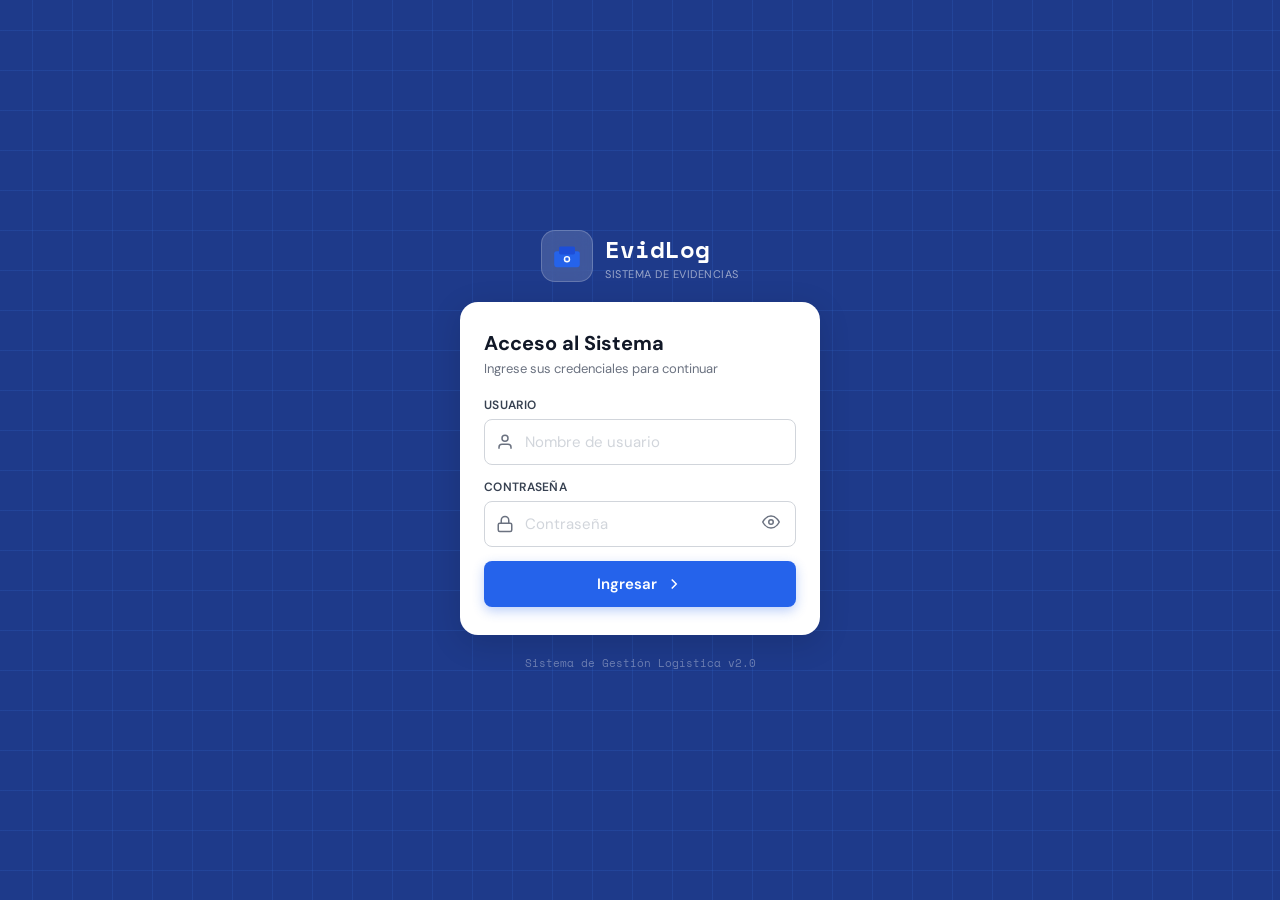
==== index.html @ 330cb332 "Add files via upload" ====
<!DOCTYPE html>
<html lang="es">
<head>
  <meta charset="UTF-8">
  <title>EvidLog – Gestión de Cargue</title>
  <meta name="viewport" content="width=device-width, initial-scale=1.0, maximum-scale=1.0, user-scalable=no">
  <link rel="preconnect" href="https://fonts.googleapis.com">
  <link href="https://fonts.googleapis.com/css2?family=Space+Mono:wght@400;700&family=DM+Sans:wght@300;400;500;600;700&display=swap" rel="stylesheet">
  <link rel="stylesheet" href="styles.css">
</head>
<body>

<!-- ====== PANTALLA LOGIN ====== -->
<div id="screen-login" class="screen active">
  <div class="login-bg"><div class="login-grid"></div></div>
  <div class="login-container">
    <div class="login-logo">
      <div class="logo-icon">
        <svg viewBox="0 0 40 40" fill="none">
          <rect x="4" y="14" width="32" height="20" rx="3" fill="#2563eb"/>
          <rect x="10" y="8" width="20" height="10" rx="2" fill="#1d4ed8"/>
          <circle cx="20" cy="24" r="4" fill="white"/>
          <rect x="18" y="22" width="4" height="4" rx="1" fill="#2563eb"/>
        </svg>
      </div>
      <div class="logo-text">
        <span class="logo-main">EvidLog</span>
        <span class="logo-sub">Sistema de Evidencias</span>
      </div>
    </div>

    <div class="login-card">
      <h2>Acceso al Sistema</h2>
      <p class="login-subtitle">Ingrese sus credenciales para continuar</p>

      <div class="field-group">
        <label>Usuario</label>
        <div class="input-wrapper">
          <svg class="input-icon" viewBox="0 0 24 24" fill="none" stroke="currentColor" stroke-width="2"><path d="M20 21v-2a4 4 0 0 0-4-4H8a4 4 0 0 0-4 4v2"/><circle cx="12" cy="7" r="4"/></svg>
          <input type="text" id="inp-usuario" placeholder="Nombre de usuario" autocomplete="off">
        </div>
      </div>

      <div class="field-group">
        <label>Contraseña</label>
        <div class="input-wrapper">
          <svg class="input-icon" viewBox="0 0 24 24" fill="none" stroke="currentColor" stroke-width="2"><rect x="3" y="11" width="18" height="11" rx="2"/><path d="M7 11V7a5 5 0 0 1 10 0v4"/></svg>
          <input type="password" id="inp-clave" placeholder="Contraseña" onkeydown="if(event.key==='Enter')login()">
          <button class="toggle-pass" onclick="togglePass()" type="button">
            <svg viewBox="0 0 24 24" fill="none" stroke="currentColor" stroke-width="2"><path d="M1 12s4-8 11-8 11 8 11 8-4 8-11 8-11-8-11-8z"/><circle cx="12" cy="12" r="3"/></svg>
          </button>
        </div>
      </div>

      <div id="login-error" class="alert-error hidden">
        <svg viewBox="0 0 24 24" fill="none" stroke="currentColor" stroke-width="2"><circle cx="12" cy="12" r="10"/><line x1="12" y1="8" x2="12" y2="12"/><line x1="12" y1="16" x2="12.01" y2="16"/></svg>
        Usuario o contraseña incorrectos
      </div>

      <button class="btn-primary btn-full" id="btn-login" onclick="login()">
        <span>Ingresar</span>
        <svg viewBox="0 0 24 24" fill="none" stroke="currentColor" stroke-width="2"><polyline points="9 18 15 12 9 6"/></svg>
      </button>
    </div>
    <p class="login-footer">Sistema de Gestión Logística v2.0</p>
  </div>
</div>

<!-- ====== PANTALLA PRINCIPAL ====== -->
<div id="screen-main" class="screen hidden">
  <header class="app-header">
    <div class="header-logo">
      <svg viewBox="0 0 28 28" fill="none">
        <rect x="2" y="10" width="24" height="14" rx="2" fill="white" fill-opacity="0.9"/>
        <rect x="6" y="5" width="14" height="8" rx="1.5" fill="white" fill-opacity="0.6"/>
        <circle cx="14" cy="17" r="2.5" fill="#2563eb"/>
      </svg>
      EvidLog
    </div>
    <div class="header-right">
      <div class="user-badge">
        <svg viewBox="0 0 24 24" fill="none" stroke="currentColor" stroke-width="2"><path d="M20 21v-2a4 4 0 0 0-4-4H8a4 4 0 0 0-4 4v2"/><circle cx="12" cy="7" r="4"/></svg>
        <span id="header-user">—</span>
      </div>
      <button class="btn-icon" onclick="logout()">
        <svg viewBox="0 0 24 24" fill="none" stroke="currentColor" stroke-width="2"><path d="M9 21H5a2 2 0 0 1-2-2V5a2 2 0 0 1 2-2h4"/><polyline points="16 17 21 12 16 7"/><line x1="21" y1="12" x2="9" y2="12"/></svg>
      </button>
    </div>
  </header>

  <div class="main-content">
    <div class="section-header">
      <h3>Vehículos en Proceso</h3>
      <div class="vehicle-count" id="vehicle-count">0 vehículos</div>
    </div>
    <div id="lista-vehiculos" class="vehicle-grid">
      <div class="empty-state" id="empty-state">
        <svg viewBox="0 0 80 60" fill="none">
          <rect x="5" y="20" width="70" height="35" rx="4" fill="#dbeafe"/>
          <rect x="15" y="10" width="40" height="22" rx="3" fill="#93c5fd"/>
          <circle cx="20" cy="55" r="7" fill="#3b82f6"/>
          <circle cx="60" cy="55" r="7" fill="#3b82f6"/>
        </svg>
        <p>No hay vehículos registrados</p>
        <span>Toca <strong>+</strong> para agregar uno</span>
      </div>
    </div>
  </div>

  <button class="fab-btn" onclick="showModalPlaca()">
    <svg viewBox="0 0 24 24" fill="none" stroke="currentColor" stroke-width="2.5"><line x1="12" y1="5" x2="12" y2="19"/><line x1="5" y1="12" x2="19" y2="12"/></svg>
  </button>
</div>

<!-- ====== PANTALLA DETALLE ====== -->
<div id="screen-detalle" class="screen hidden">
  <div class="detalle-header">
    <button class="btn-back" onclick="volver()">
      <svg viewBox="0 0 24 24" fill="none" stroke="currentColor" stroke-width="2.5"><polyline points="15 18 9 12 15 6"/></svg>
      Volver
    </button>
    <div class="placa-badge" id="placa-badge">—</div>
    <div style="width:80px"></div>
  </div>

  <div class="detalle-content">

    <div class="section-card">
      <div class="section-card-title">
        <svg viewBox="0 0 24 24" fill="none" stroke="currentColor" stroke-width="2"><path d="M9 5H7a2 2 0 0 0-2 2v12a2 2 0 0 0 2 2h10a2 2 0 0 0 2-2V7a2 2 0 0 0-2-2h-2"/><rect x="9" y="3" width="6" height="4" rx="1"/></svg>
        Información del Proceso
      </div>
      <div class="field-group">
        <label>Categoría</label>
        <div class="select-wrapper">
          <select id="categoria">
            <option value="">Seleccione categoría</option>
            <option value="CARGUE">🚛 Cargue</option>
            <option value="DESCARGUE">📦 Descargue</option>
          </select>
          <svg viewBox="0 0 24 24" fill="none" stroke="currentColor" stroke-width="2"><polyline points="6 9 12 15 18 9"/></svg>
        </div>
      </div>
      <div class="field-group">
        <label>Nombre del Responsable</label>
        <div class="input-wrapper">
          <svg class="input-icon" viewBox="0 0 24 24" fill="none" stroke="currentColor" stroke-width="2"><path d="M17 21v-2a4 4 0 0 0-4-4H5a4 4 0 0 0-4 4v2"/><circle cx="9" cy="7" r="4"/></svg>
          <input type="text" id="responsable" placeholder="Nombre completo del responsable">
        </div>
      </div>
    </div>

    <div class="section-card">
      <div class="section-card-title">
        <svg viewBox="0 0 24 24" fill="none" stroke="currentColor" stroke-width="2"><path d="M23 19a2 2 0 0 1-2 2H3a2 2 0 0 1-2-2V8a2 2 0 0 1 2-2h4l2-3h6l2 3h4a2 2 0 0 1 2 2z"/><circle cx="12" cy="13" r="4"/></svg>
        Cámara
        <button class="btn-toggle-cam" onclick="toggleCamera()">
          <span id="cam-status-text">Activar</span>
        </button>
      </div>
      <div id="cam-container" class="cam-container hidden">
        <video id="video" autoplay playsinline muted></video>
        <div class="cam-overlay">
          <div class="cam-corner tl"></div><div class="cam-corner tr"></div>
          <div class="cam-corner bl"></div><div class="cam-corner br"></div>
        </div>
      </div>
    </div>

    <div class="section-card">
      <div class="section-card-title">
        <svg viewBox="0 0 24 24" fill="none" stroke="currentColor" stroke-width="2"><rect x="3" y="3" width="18" height="18" rx="2"/><circle cx="8.5" cy="8.5" r="1.5"/><polyline points="21 15 16 10 5 21"/></svg>
        Evidencias del Vehículo
        <span class="count-badge" id="count-fotos">0</span>
      </div>
      <div class="capture-actions">
        <button class="btn-capture" onclick="capturar('fotos')">
          <svg viewBox="0 0 24 24" fill="none" stroke="currentColor" stroke-width="2"><path d="M23 19a2 2 0 0 1-2 2H3a2 2 0 0 1-2-2V8a2 2 0 0 1 2-2h4l2-3h6l2 3h4a2 2 0 0 1 2 2z"/><circle cx="12" cy="13" r="4"/></svg>
          Tomar Foto
        </button>
        <button class="btn-capture btn-upload" onclick="subirArchivo('fotos')">
          <svg viewBox="0 0 24 24" fill="none" stroke="currentColor" stroke-width="2"><polyline points="16 16 12 12 8 16"/><line x1="12" y1="12" x2="12" y2="21"/><path d="M20.39 18.39A5 5 0 0 0 18 9h-1.26A8 8 0 1 0 3 16.3"/></svg>
          Subir Archivo
        </button>
      </div>
      <div id="preview-fotos" class="preview-grid"></div>
    </div>

    <div class="section-card">
      <div class="section-card-title">
        <svg viewBox="0 0 24 24" fill="none" stroke="currentColor" stroke-width="2"><path d="M14 2H6a2 2 0 0 0-2 2v16a2 2 0 0 0 2 2h12a2 2 0 0 0 2-2V8z"/><polyline points="14 2 14 8 20 8"/><line x1="16" y1="13" x2="8" y2="13"/><line x1="16" y1="17" x2="8" y2="17"/></svg>
        Documentos
        <span class="count-badge" id="count-docs">0</span>
      </div>
      <p class="section-note">📄 Cada documento ocupará una hoja completa en el PDF (escala de grises)</p>
      <div class="capture-actions">
        <button class="btn-capture" onclick="capturar('documentos')">
          <svg viewBox="0 0 24 24" fill="none" stroke="currentColor" stroke-width="2"><path d="M23 19a2 2 0 0 1-2 2H3a2 2 0 0 1-2-2V8a2 2 0 0 1 2-2h4l2-3h6l2 3h4a2 2 0 0 1 2 2z"/><circle cx="12" cy="13" r="4"/></svg>
          Foto de Documento
        </button>
        <button class="btn-capture btn-upload" onclick="subirArchivo('documentos')">
          <svg viewBox="0 0 24 24" fill="none" stroke="currentColor" stroke-width="2"><polyline points="16 16 12 12 8 16"/><line x1="12" y1="12" x2="12" y2="21"/><path d="M20.39 18.39A5 5 0 0 0 18 9h-1.26A8 8 0 1 0 3 16.3"/></svg>
          Subir Archivo
        </button>
      </div>
      <div id="preview-docs" class="preview-grid"></div>
    </div>

    <div class="send-section">
      <button class="btn-send" id="btn-enviar" onclick="generarTodo()">
        <svg viewBox="0 0 24 24" fill="none" stroke="currentColor" stroke-width="2"><line x1="22" y1="2" x2="11" y2="13"/><polygon points="22 2 15 22 11 13 2 9 22 2"/></svg>
        Enviar Evidencias
      </button>
      <p class="send-note">Las evidencias serán enviadas al correo asociado a tu cuenta</p>
    </div>

  </div>
</div>

<!-- ====== MODAL NUEVA PLACA ====== -->
<div id="modal-placa" class="modal-overlay hidden">
  <div class="modal-box">
    <div class="modal-header">
      <h3>Nuevo Vehículo</h3>
      <button class="btn-icon" onclick="hideModalPlaca()">
        <svg viewBox="0 0 24 24" fill="none" stroke="currentColor" stroke-width="2"><line x1="18" y1="6" x2="6" y2="18"/><line x1="6" y1="6" x2="18" y2="18"/></svg>
      </button>
    </div>
    <p>Ingrese la placa o identificador del vehículo</p>
    <div class="input-wrapper">
      <svg class="input-icon" viewBox="0 0 24 24" fill="none" stroke="currentColor" stroke-width="2"><rect x="1" y="3" width="22" height="18" rx="2"/><path d="M1 9h22"/></svg>
      <!-- ✅ maxlength=32 -->
      <input type="text" id="inp-placa" placeholder="Ej: 5CLIENTES CARGUE" style="text-transform:uppercase" maxlength="32" onkeydown="if(event.key==='Enter')crearVehiculo()">
    </div>
    <div class="modal-actions">
      <button class="btn-secondary" onclick="hideModalPlaca()">Cancelar</button>
      <button class="btn-primary" onclick="crearVehiculo()">Registrar</button>
    </div>
  </div>
</div>

<!-- ====== LOADER ====== -->
<div id="loader-overlay" class="loader-overlay hidden">
  <div class="loader-box">
    <div class="loader-spinner"></div>
    <p id="loader-msg">Procesando...</p>
    <span id="loader-sub">Por favor espere</span>
  </div>
</div>

<!-- ====== TOAST ====== -->
<div id="toast" class="toast hidden">
  <div class="toast-inner">
    <svg id="toast-icon" viewBox="0 0 24 24" fill="none" stroke="currentColor" stroke-width="2"><polyline points="20 6 9 17 4 12"/></svg>
    <span id="toast-msg">Mensaje</span>
  </div>
</div>

<input type="file" id="file-input" accept="image/*" multiple style="display:none" onchange="handleFileUpload(event)">
<canvas id="canvas" style="display:none"></canvas>
<script src="app.js"></script>
</body>
</html>
---- styles.css ----
:root {
  --blue-900: #1e3a8a; --blue-800: #1d4ed8; --blue-600: #2563eb;
  --blue-500: #3b82f6; --blue-100: #dbeafe; --blue-50: #eff6ff;
  --green-600: #16a34a; --green-500: #22c55e;
  --red-500: #ef4444; --red-100: #fee2e2;
  --gray-900: #111827; --gray-700: #374151; --gray-500: #6b7280;
  --gray-300: #d1d5db; --gray-100: #f3f4f6; --gray-50: #f9fafb;
  --white: #ffffff;
  --shadow-sm: 0 1px 3px rgba(0,0,0,0.08);
  --shadow-md: 0 4px 16px rgba(0,0,0,0.10);
  --shadow-lg: 0 8px 32px rgba(0,0,0,0.14);
  --radius: 12px; --radius-sm: 8px; --radius-lg: 18px;
}

*, *::before, *::after { box-sizing: border-box; margin: 0; padding: 0; }
html, body { height: 100%; overflow: hidden; }
body { font-family: 'DM Sans', sans-serif; background: var(--gray-50); color: var(--gray-900); -webkit-font-smoothing: antialiased; }

.screen { position: fixed; inset: 0; display: flex; flex-direction: column; overflow: hidden; }
.screen.hidden { display: none; }
.screen.active { display: flex; }
.hidden { display: none !important; }

/* LOGIN */
#screen-login { background: var(--blue-900); align-items: center; justify-content: center; overflow-y: auto; }
.login-bg { position: fixed; inset: 0; overflow: hidden; pointer-events: none; }
.login-grid { position: absolute; inset: -10%; background-image: linear-gradient(rgba(59,130,246,0.15) 1px, transparent 1px), linear-gradient(90deg, rgba(59,130,246,0.15) 1px, transparent 1px); background-size: 40px 40px; animation: gridMove 20s linear infinite; }
@keyframes gridMove { 0%{transform:translate(0,0)} 100%{transform:translate(40px,40px)} }
.login-container { position: relative; z-index: 1; width: 100%; max-width: 400px; padding: 20px; display: flex; flex-direction: column; align-items: center; gap: 20px; }
.login-logo { display: flex; align-items: center; gap: 12px; animation: fadeDown 0.6s ease; }
@keyframes fadeDown { from{opacity:0;transform:translateY(-20px)} to{opacity:1;transform:translateY(0)} }
.logo-icon { width: 52px; height: 52px; background: rgba(255,255,255,0.15); border-radius: 14px; display: flex; align-items: center; justify-content: center; backdrop-filter: blur(8px); border: 1px solid rgba(255,255,255,0.2); }
.logo-icon svg { width: 32px; height: 32px; }
.logo-text { display: flex; flex-direction: column; }
.logo-main { font-family: 'Space Mono', monospace; font-size: 24px; font-weight: 700; color: white; }
.logo-sub { font-size: 11px; color: rgba(255,255,255,0.55); letter-spacing: 0.5px; text-transform: uppercase; }
.login-card { width: 100%; background: var(--white); border-radius: var(--radius-lg); padding: 28px 24px; box-shadow: var(--shadow-lg); animation: fadeUp 0.6s ease 0.1s both; }
@keyframes fadeUp { from{opacity:0;transform:translateY(20px)} to{opacity:1;transform:translateY(0)} }
.login-card h2 { font-size: 20px; font-weight: 700; margin-bottom: 4px; }
.login-subtitle { font-size: 13px; color: var(--gray-500); margin-bottom: 20px; }
.login-footer { font-size: 11px; color: rgba(255,255,255,0.35); font-family: 'Space Mono', monospace; }

/* FIELDS */
.field-group { margin-bottom: 14px; }
.field-group label { display: block; font-size: 12px; font-weight: 600; color: var(--gray-700); margin-bottom: 6px; letter-spacing: 0.3px; text-transform: uppercase; }
.input-wrapper { position: relative; display: flex; align-items: center; }
.input-icon { position: absolute; left: 12px; width: 18px; height: 18px; color: var(--gray-500); pointer-events: none; }
.input-wrapper input { width: 100%; padding: 12px 12px 12px 40px; border: 1.5px solid var(--gray-300); border-radius: var(--radius-sm); font-size: 15px; font-family: 'DM Sans', sans-serif; color: var(--gray-900); background: var(--white); outline: none; transition: border-color 0.2s, box-shadow 0.2s; }
.input-wrapper input:focus { border-color: var(--blue-500); box-shadow: 0 0 0 3px rgba(59,130,246,0.12); }
.input-wrapper input::placeholder { color: var(--gray-300); }
.toggle-pass { position: absolute; right: 12px; background: none; border: none; cursor: pointer; padding: 4px; color: var(--gray-500); }
.toggle-pass svg { width: 18px; height: 18px; }
.select-wrapper { position: relative; }
.select-wrapper select { width: 100%; padding: 12px 40px 12px 14px; border: 1.5px solid var(--gray-300); border-radius: var(--radius-sm); font-size: 15px; font-family: 'DM Sans', sans-serif; color: var(--gray-900); background: var(--white); outline: none; appearance: none; cursor: pointer; }
.select-wrapper select:focus { border-color: var(--blue-500); }
.select-wrapper > svg { position: absolute; right: 12px; top: 50%; transform: translateY(-50%); width: 18px; height: 18px; color: var(--gray-500); pointer-events: none; }

/* BUTTONS */
.btn-primary { display: flex; align-items: center; justify-content: center; gap: 8px; padding: 13px 20px; background: var(--blue-600); color: white; border: none; border-radius: var(--radius-sm); font-size: 15px; font-weight: 600; font-family: 'DM Sans', sans-serif; cursor: pointer; transition: background 0.2s, transform 0.1s; box-shadow: 0 4px 12px rgba(37,99,235,0.3); }
.btn-primary:hover { background: var(--blue-800); }
.btn-primary:active { transform: scale(0.98); }
.btn-primary svg { width: 18px; height: 18px; }
.btn-primary.btn-full { width: 100%; margin-top: 8px; }
.btn-secondary { padding: 11px 20px; background: var(--gray-100); color: var(--gray-700); border: 1.5px solid var(--gray-300); border-radius: var(--radius-sm); font-size: 14px; font-weight: 600; font-family: 'DM Sans', sans-serif; cursor: pointer; }
.btn-icon { display: flex; align-items: center; justify-content: center; width: 38px; height: 38px; border-radius: 10px; border: none; background: rgba(255,255,255,0.15); color: white; cursor: pointer; transition: background 0.2s; }
.btn-icon:hover { background: rgba(255,255,255,0.25); }
.btn-icon svg { width: 18px; height: 18px; }

/* ALERT */
.alert-error { display: flex; align-items: center; gap: 8px; padding: 10px 12px; background: var(--red-100); color: var(--red-500); border-radius: var(--radius-sm); font-size: 13px; font-weight: 500; margin-bottom: 12px; animation: shake 0.4s ease; }
@keyframes shake { 0%,100%{transform:translateX(0)} 25%{transform:translateX(-6px)} 75%{transform:translateX(6px)} }
.alert-error svg { width: 16px; height: 16px; flex-shrink: 0; }

/* HEADER */
.app-header { background: var(--blue-900); padding: 0 16px; height: 60px; display: flex; align-items: center; justify-content: space-between; flex-shrink: 0; box-shadow: 0 2px 8px rgba(0,0,0,0.2); }
.header-logo { display: flex; align-items: center; gap: 8px; font-family: 'Space Mono', monospace; font-size: 16px; font-weight: 700; color: white; }
.header-logo svg { width: 24px; height: 24px; }
.header-right { display: flex; align-items: center; gap: 8px; }
.user-badge { display: flex; align-items: center; gap: 6px; padding: 6px 12px; background: rgba(255,255,255,0.12); border-radius: 20px; color: rgba(255,255,255,0.9); font-size: 13px; font-weight: 500; }
.user-badge svg { width: 14px; height: 14px; }

/* MAIN */
.main-content { flex: 1; overflow-y: auto; padding: 16px; -webkit-overflow-scrolling: touch; }
.section-header { display: flex; align-items: center; justify-content: space-between; margin-bottom: 12px; }
.section-header h3 { font-size: 16px; font-weight: 700; color: var(--gray-700); }
.vehicle-count { font-size: 12px; font-weight: 600; color: var(--blue-600); background: var(--blue-50); padding: 4px 10px; border-radius: 20px; }

/* VEHICLE GRID */
.vehicle-grid { display: grid; grid-template-columns: repeat(auto-fill, minmax(150px,1fr)); gap: 12px; }
.vehicle-card { background: var(--white); border-radius: var(--radius); padding: 16px; text-align: center; cursor: pointer; box-shadow: var(--shadow-sm); border: 2px solid transparent; transition: all 0.2s; position: relative; animation: cardIn 0.3s ease; }
@keyframes cardIn { from{opacity:0;transform:scale(0.9)} to{opacity:1;transform:scale(1)} }
.vehicle-card:hover { border-color: var(--blue-500); box-shadow: var(--shadow-md); transform: translateY(-2px); }
.vehicle-icon { width: 52px; height: 52px; background: var(--blue-50); border-radius: 12px; margin: 0 auto 10px; display: flex; align-items: center; justify-content: center; }
.vehicle-icon svg { width: 28px; height: 28px; color: var(--blue-600); }
.vehicle-placa { font-family: 'Space Mono', monospace; font-size: 12px; font-weight: 700; color: var(--gray-900); word-break: break-all; line-height: 1.4; }
.vehicle-meta { font-size: 11px; color: var(--gray-500); margin-top: 4px; }
.vehicle-photos-badge { position: absolute; top: -6px; right: -6px; background: var(--blue-600); color: white; font-size: 10px; font-weight: 700; width: 20px; height: 20px; border-radius: 50%; display: flex; align-items: center; justify-content: center; }
.empty-state { grid-column: 1/-1; text-align: center; padding: 48px 24px; color: var(--gray-500); }
.empty-state svg { width: 80px; height: 60px; margin-bottom: 16px; opacity: 0.5; }
.empty-state p { font-size: 15px; font-weight: 600; margin-bottom: 6px; }

/* FAB */
.fab-btn { position: fixed; bottom: 24px; right: 24px; width: 58px; height: 58px; border-radius: 50%; background: var(--green-600); color: white; border: none; cursor: pointer; box-shadow: 0 6px 20px rgba(22,163,74,0.4); display: flex; align-items: center; justify-content: center; transition: transform 0.2s; z-index: 50; }
.fab-btn:hover { transform: scale(1.08); }
.fab-btn svg { width: 26px; height: 26px; }

/* DETALLE */
#screen-detalle { background: var(--gray-50); }
.detalle-header { background: var(--blue-900); padding: 12px 16px; display: flex; align-items: center; justify-content: space-between; flex-shrink: 0; box-shadow: 0 2px 8px rgba(0,0,0,0.2); }
.btn-back { display: flex; align-items: center; gap: 4px; background: rgba(255,255,255,0.12); color: white; border: none; padding: 8px 14px; border-radius: 8px; font-size: 14px; font-weight: 500; cursor: pointer; font-family: 'DM Sans', sans-serif; }
.btn-back svg { width: 18px; height: 18px; }
.placa-badge { font-family: 'Space Mono', monospace; font-size: 13px; font-weight: 700; color: white; background: rgba(255,255,255,0.15); padding: 6px 14px; border-radius: 8px; max-width: 200px; text-align: center; word-break: break-all; line-height: 1.4; }
.detalle-content { flex: 1; overflow-y: auto; padding: 16px; display: flex; flex-direction: column; gap: 14px; padding-bottom: 32px; }

/* SECTION CARDS */
.section-card { background: var(--white); border-radius: var(--radius); padding: 16px; box-shadow: var(--shadow-sm); }
.section-card-title { display: flex; align-items: center; gap: 8px; font-size: 14px; font-weight: 700; color: var(--gray-700); margin-bottom: 14px; text-transform: uppercase; letter-spacing: 0.3px; }
.section-card-title svg { width: 16px; height: 16px; color: var(--blue-600); flex-shrink: 0; }
.count-badge { margin-left: auto; background: var(--blue-100); color: var(--blue-600); font-size: 11px; font-weight: 700; padding: 2px 8px; border-radius: 20px; }

/* ✅ NOTA DE SECCIÓN */
.section-note { font-size: 11px; color: var(--gray-500); background: var(--gray-100); padding: 8px 10px; border-radius: 6px; margin-bottom: 12px; border-left: 3px solid var(--blue-400, #60a5fa); }

/* CAMERA */
.btn-toggle-cam { margin-left: auto; padding: 5px 12px; background: var(--blue-50); color: var(--blue-600); border: 1.5px solid var(--blue-100); border-radius: 6px; font-size: 12px; font-weight: 600; cursor: pointer; font-family: 'DM Sans', sans-serif; }
.cam-container { position: relative; border-radius: var(--radius-sm); overflow: hidden; background: #000; margin-bottom: 4px; }
.cam-container video { width: 100%; max-height: 260px; object-fit: cover; display: block; }
.cam-overlay { position: absolute; inset: 0; pointer-events: none; }
.cam-corner { position: absolute; width: 20px; height: 20px; border-color: rgba(255,255,255,0.6); border-style: solid; }
.cam-corner.tl{top:10px;left:10px;border-width:2px 0 0 2px}
.cam-corner.tr{top:10px;right:10px;border-width:2px 2px 0 0}
.cam-corner.bl{bottom:10px;left:10px;border-width:0 0 2px 2px}
.cam-corner.br{bottom:10px;right:10px;border-width:0 2px 2px 0}

/* CAPTURE */
.capture-actions { display: flex; gap: 8px; margin-bottom: 12px; }
.btn-capture { flex: 1; display: flex; align-items: center; justify-content: center; gap: 6px; padding: 11px 10px; background: var(--blue-600); color: white; border: none; border-radius: var(--radius-sm); font-size: 13px; font-weight: 600; font-family: 'DM Sans', sans-serif; cursor: pointer; transition: background 0.2s; }
.btn-capture:hover { background: var(--blue-800); }
.btn-capture svg { width: 16px; height: 16px; }
.btn-capture.btn-upload { background: var(--gray-700); }
.btn-capture.btn-upload:hover { background: var(--gray-900); }

/* PREVIEW */
.preview-grid { display: flex; flex-wrap: wrap; gap: 8px; }
.preview-item { position: relative; width: 90px; height: 90px; animation: photoIn 0.3s ease; }
@keyframes photoIn { from{opacity:0;transform:scale(0.7) rotate(-3deg)} to{opacity:1;transform:scale(1) rotate(0)} }
.preview-item img { width: 90px; height: 90px; object-fit: cover; border-radius: 8px; border: 2px solid var(--gray-100); display: block; }

/* ✅ Preview documentos en escala de grises */
.preview-item.doc-preview img { filter: grayscale(100%) contrast(1.2) brightness(1.05); }

.preview-num { position: absolute; bottom: 4px; left: 4px; background: rgba(0,0,0,0.6); color: white; font-size: 10px; font-weight: 700; padding: 1px 5px; border-radius: 4px; }
.delete-photo { position: absolute; top: -7px; right: -7px; width: 22px; height: 22px; background: var(--red-500); color: white; border: 2px solid white; border-radius: 50%; font-size: 14px; display: flex; align-items: center; justify-content: center; cursor: pointer; font-weight: 700; transition: transform 0.15s; }
.delete-photo:hover { transform: scale(1.2); }

/* SEND */
.send-section { padding: 4px 0 8px; text-align: center; }
.btn-send { width: 100%; display: flex; align-items: center; justify-content: center; gap: 10px; padding: 16px; background: var(--green-600); color: white; border: none; border-radius: var(--radius); font-size: 16px; font-weight: 700; font-family: 'DM Sans', sans-serif; cursor: pointer; box-shadow: 0 6px 20px rgba(22,163,74,0.35); transition: all 0.2s; }
.btn-send:hover { background: #15803d; }
.btn-send:active { transform: scale(0.98); }
.btn-send:disabled { background: var(--gray-300); box-shadow: none; cursor: not-allowed; }
.btn-send svg { width: 20px; height: 20px; }
.send-note { font-size: 11px; color: var(--gray-500); margin-top: 8px; }

/* MODAL */
.modal-overlay { position: fixed; inset: 0; background: rgba(0,0,0,0.55); backdrop-filter: blur(4px); display: flex; align-items: center; justify-content: center; z-index: 200; padding: 20px; animation: fadeIn 0.2s ease; }
@keyframes fadeIn { from{opacity:0} to{opacity:1} }
.modal-box { background: var(--white); border-radius: var(--radius-lg); padding: 24px; width: 100%; max-width: 360px; box-shadow: var(--shadow-lg); animation: slideUp 0.25s ease; }
@keyframes slideUp { from{opacity:0;transform:translateY(30px)} to{opacity:1;transform:translateY(0)} }
.modal-header { display: flex; align-items: center; justify-content: space-between; margin-bottom: 8px; }
.modal-header h3 { font-size: 18px; font-weight: 700; }
.modal-header .btn-icon { background: var(--gray-100); color: var(--gray-700); width: 32px; height: 32px; }
.modal-box > p { font-size: 13px; color: var(--gray-500); margin-bottom: 16px; }
.modal-actions { display: flex; gap: 10px; margin-top: 16px; }
.modal-actions > * { flex: 1; }

/* LOADER */
.loader-overlay { position: fixed; inset: 0; background: rgba(0,0,0,0.65); backdrop-filter: blur(6px); display: flex; align-items: center; justify-content: center; z-index: 300; }
.loader-box { background: var(--white); border-radius: var(--radius-lg); padding: 32px 28px; text-align: center; min-width: 200px; }
.loader-spinner { width: 44px; height: 44px; border: 3px solid var(--blue-100); border-top-color: var(--blue-600); border-radius: 50%; margin: 0 auto 16px; animation: spin 0.9s linear infinite; }
@keyframes spin { to{transform:rotate(360deg)} }
.loader-box p { font-size: 15px; font-weight: 700; color: var(--gray-900); margin-bottom: 4px; }
.loader-box span { font-size: 12px; color: var(--gray-500); }

/* TOAST */
.toast { position: fixed; bottom: 24px; left: 50%; transform: translateX(-50%); z-index: 400; pointer-events: none; }
.toast-inner { display: flex; align-items: center; gap: 8px; background: var(--gray-900); color: white; padding: 12px 20px; border-radius: 30px; font-size: 14px; font-weight: 500; box-shadow: var(--shadow-lg); white-space: nowrap; }
.toast-inner svg { width: 18px; height: 18px; color: var(--green-500); }
.toast.error .toast-inner svg { color: var(--red-500); }
.toast.warning .toast-inner svg { color: #fbbf24; }
.toast.show { animation: toastIn 0.3s ease, toastOut 0.3s ease 2.7s forwards; }
@keyframes toastIn { from{opacity:0;transform:translateX(-50%) translateY(20px)} to{opacity:1;transform:translateX(-50%) translateY(0)} }
@keyframes toastOut { from{opacity:1;transform:translateX(-50%) translateY(0)} to{opacity:0;transform:translateX(-50%) translateY(10px)} }

@media (max-width:360px) { .vehicle-grid{grid-template-columns:repeat(2,1fr)} }
@media (min-width:600px) { .detalle-content{max-width:600px;margin:0 auto} .main-content{max-width:700px;margin:0 auto;width:100%} }
::-webkit-scrollbar{width:4px} ::-webkit-scrollbar-thumb{background:var(--gray-300);border-radius:4px}
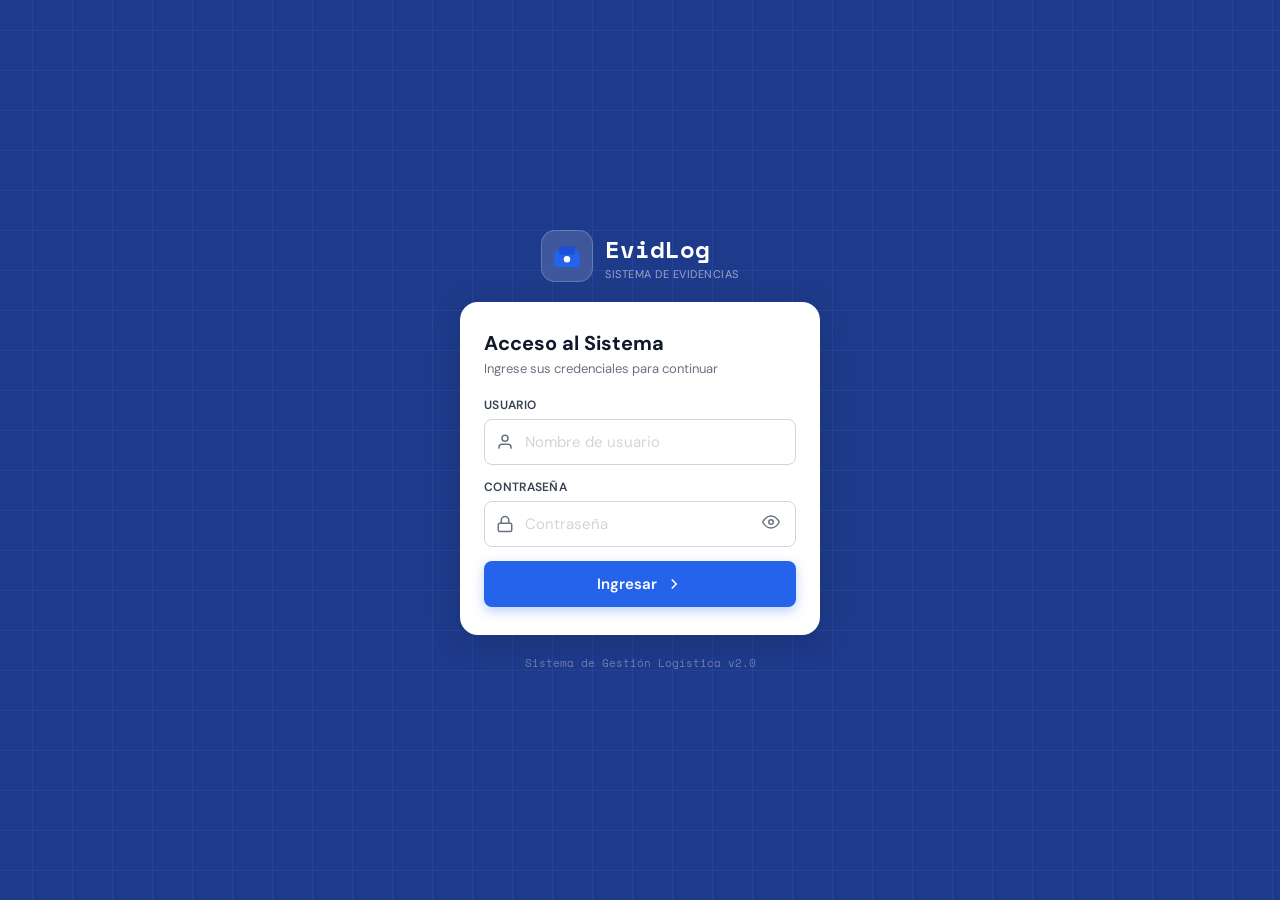
==== commit 3d93def6: "Update index.html" ====
--- a/index.html
+++ b/index.html
@@ -6,11 +6,202 @@
   <meta name="viewport" content="width=device-width, initial-scale=1.0, maximum-scale=1.0, user-scalable=no">
   <link rel="preconnect" href="https://fonts.googleapis.com">
   <link href="https://fonts.googleapis.com/css2?family=Space+Mono:wght@400;700&family=DM+Sans:wght@300;400;500;600;700&display=swap" rel="stylesheet">
-  <link rel="stylesheet" href="styles.css">
+  <style>
+    :root {
+      --blue-900: #1e3a8a; --blue-800: #1d4ed8; --blue-600: #2563eb;
+      --blue-500: #3b82f6; --blue-100: #dbeafe; --blue-50: #eff6ff;
+      --green-600: #16a34a; --green-500: #22c55e;
+      --red-500: #ef4444; --red-100: #fee2e2;
+      --gray-900: #111827; --gray-700: #374151; --gray-500: #6b7280;
+      --gray-300: #d1d5db; --gray-100: #f3f4f6; --gray-50: #f9fafb;
+      --white: #ffffff;
+      --shadow-sm: 0 1px 3px rgba(0,0,0,0.08);
+      --shadow-md: 0 4px 16px rgba(0,0,0,0.10);
+      --shadow-lg: 0 8px 32px rgba(0,0,0,0.14);
+      --radius: 12px; --radius-sm: 8px; --radius-lg: 18px;
+    }
+    *, *::before, *::after { box-sizing: border-box; margin: 0; padding: 0; }
+    html, body { height: 100%; overflow: hidden; }
+    body { font-family: 'DM Sans', sans-serif; background: var(--gray-50); color: var(--gray-900); -webkit-font-smoothing: antialiased; }
+    .screen { position: fixed; inset: 0; display: flex; flex-direction: column; overflow: hidden; }
+    .screen.hidden { display: none; }
+    .screen.active { display: flex; }
+    .hidden { display: none !important; }
+
+    /* LOGIN */
+    #screen-login { background: var(--blue-900); align-items: center; justify-content: center; overflow-y: auto; }
+    .login-bg { position: fixed; inset: 0; overflow: hidden; pointer-events: none; }
+    .login-grid { position: absolute; inset: -10%; background-image: linear-gradient(rgba(59,130,246,0.15) 1px, transparent 1px), linear-gradient(90deg, rgba(59,130,246,0.15) 1px, transparent 1px); background-size: 40px 40px; animation: gridMove 20s linear infinite; }
+    @keyframes gridMove { 0%{transform:translate(0,0)} 100%{transform:translate(40px,40px)} }
+    .login-container { position: relative; z-index: 1; width: 100%; max-width: 400px; padding: 20px; display: flex; flex-direction: column; align-items: center; gap: 20px; }
+    .login-logo { display: flex; align-items: center; gap: 12px; animation: fadeDown 0.6s ease; }
+    @keyframes fadeDown { from{opacity:0;transform:translateY(-20px)} to{opacity:1;transform:translateY(0)} }
+    .logo-icon { width: 52px; height: 52px; background: rgba(255,255,255,0.15); border-radius: 14px; display: flex; align-items: center; justify-content: center; backdrop-filter: blur(8px); border: 1px solid rgba(255,255,255,0.2); }
+    .logo-icon svg { width: 32px; height: 32px; }
+    .logo-text { display: flex; flex-direction: column; }
+    .logo-main { font-family: 'Space Mono', monospace; font-size: 24px; font-weight: 700; color: white; }
+    .logo-sub { font-size: 11px; color: rgba(255,255,255,0.55); letter-spacing: 0.5px; text-transform: uppercase; }
+    .login-card { width: 100%; background: var(--white); border-radius: var(--radius-lg); padding: 28px 24px; box-shadow: var(--shadow-lg); animation: fadeUp 0.6s ease 0.1s both; }
+    @keyframes fadeUp { from{opacity:0;transform:translateY(20px)} to{opacity:1;transform:translateY(0)} }
+    .login-card h2 { font-size: 20px; font-weight: 700; margin-bottom: 4px; }
+    .login-subtitle { font-size: 13px; color: var(--gray-500); margin-bottom: 20px; }
+    .login-footer { font-size: 11px; color: rgba(255,255,255,0.35); font-family: 'Space Mono', monospace; }
+
+    /* FIELDS */
+    .field-group { margin-bottom: 14px; }
+    .field-group label { display: block; font-size: 12px; font-weight: 600; color: var(--gray-700); margin-bottom: 6px; letter-spacing: 0.3px; text-transform: uppercase; }
+    .input-wrapper { position: relative; display: flex; align-items: center; }
+    .input-icon { position: absolute; left: 12px; width: 18px; height: 18px; color: var(--gray-500); pointer-events: none; }
+    .input-wrapper input { width: 100%; padding: 12px 12px 12px 40px; border: 1.5px solid var(--gray-300); border-radius: var(--radius-sm); font-size: 15px; font-family: 'DM Sans', sans-serif; color: var(--gray-900); background: var(--white); outline: none; transition: border-color 0.2s, box-shadow 0.2s; }
+    .input-wrapper input:focus { border-color: var(--blue-500); box-shadow: 0 0 0 3px rgba(59,130,246,0.12); }
+    .input-wrapper input::placeholder { color: var(--gray-300); }
+    .toggle-pass { position: absolute; right: 12px; background: none; border: none; cursor: pointer; padding: 4px; color: var(--gray-500); }
+    .toggle-pass svg { width: 18px; height: 18px; }
+    .select-wrapper { position: relative; }
+    .select-wrapper select { width: 100%; padding: 12px 40px 12px 14px; border: 1.5px solid var(--gray-300); border-radius: var(--radius-sm); font-size: 15px; font-family: 'DM Sans', sans-serif; color: var(--gray-900); background: var(--white); outline: none; appearance: none; cursor: pointer; }
+    .select-wrapper select:focus { border-color: var(--blue-500); }
+    .select-wrapper > svg { position: absolute; right: 12px; top: 50%; transform: translateY(-50%); width: 18px; height: 18px; color: var(--gray-500); pointer-events: none; }
+
+    /* BUTTONS */
+    .btn-primary { display: flex; align-items: center; justify-content: center; gap: 8px; padding: 13px 20px; background: var(--blue-600); color: white; border: none; border-radius: var(--radius-sm); font-size: 15px; font-weight: 600; font-family: 'DM Sans', sans-serif; cursor: pointer; transition: background 0.2s, transform 0.1s; box-shadow: 0 4px 12px rgba(37,99,235,0.3); }
+    .btn-primary:hover { background: var(--blue-800); }
+    .btn-primary:active { transform: scale(0.98); }
+    .btn-primary svg { width: 18px; height: 18px; }
+    .btn-primary.btn-full { width: 100%; margin-top: 8px; }
+    .btn-secondary { padding: 11px 20px; background: var(--gray-100); color: var(--gray-700); border: 1.5px solid var(--gray-300); border-radius: var(--radius-sm); font-size: 14px; font-weight: 600; font-family: 'DM Sans', sans-serif; cursor: pointer; }
+    .btn-icon { display: flex; align-items: center; justify-content: center; width: 38px; height: 38px; border-radius: 10px; border: none; background: rgba(255,255,255,0.15); color: white; cursor: pointer; transition: background 0.2s; }
+    .btn-icon:hover { background: rgba(255,255,255,0.25); }
+    .btn-icon svg { width: 18px; height: 18px; }
+
+    /* ALERT */
+    .alert-error { display: flex; align-items: center; gap: 8px; padding: 10px 12px; background: var(--red-100); color: var(--red-500); border-radius: var(--radius-sm); font-size: 13px; font-weight: 500; margin-bottom: 12px; animation: shake 0.4s ease; }
+    @keyframes shake { 0%,100%{transform:translateX(0)} 25%{transform:translateX(-6px)} 75%{transform:translateX(6px)} }
+    .alert-error svg { width: 16px; height: 16px; flex-shrink: 0; }
+
+    /* HEADER */
+    .app-header { background: var(--blue-900); padding: 0 16px; height: 60px; display: flex; align-items: center; justify-content: space-between; flex-shrink: 0; box-shadow: 0 2px 8px rgba(0,0,0,0.2); }
+    .header-logo { display: flex; align-items: center; gap: 8px; font-family: 'Space Mono', monospace; font-size: 16px; font-weight: 700; color: white; }
+    .header-logo svg { width: 24px; height: 24px; }
+    .header-right { display: flex; align-items: center; gap: 8px; }
+    .user-badge { display: flex; align-items: center; gap: 6px; padding: 6px 12px; background: rgba(255,255,255,0.12); border-radius: 20px; color: rgba(255,255,255,0.9); font-size: 13px; font-weight: 500; }
+    .user-badge svg { width: 14px; height: 14px; }
+
+    /* MAIN */
+    .main-content { flex: 1; overflow-y: auto; padding: 16px; -webkit-overflow-scrolling: touch; }
+    .section-header { display: flex; align-items: center; justify-content: space-between; margin-bottom: 12px; }
+    .section-header h3 { font-size: 16px; font-weight: 700; color: var(--gray-700); }
+    .vehicle-count { font-size: 12px; font-weight: 600; color: var(--blue-600); background: var(--blue-50); padding: 4px 10px; border-radius: 20px; }
+
+    /* VEHICLE GRID */
+    .vehicle-grid { display: grid; grid-template-columns: repeat(auto-fill, minmax(150px,1fr)); gap: 12px; }
+    .vehicle-card { background: var(--white); border-radius: var(--radius); padding: 16px; text-align: center; cursor: pointer; box-shadow: var(--shadow-sm); border: 2px solid transparent; transition: all 0.2s; position: relative; animation: cardIn 0.3s ease; }
+    @keyframes cardIn { from{opacity:0;transform:scale(0.9)} to{opacity:1;transform:scale(1)} }
+    .vehicle-card:hover { border-color: var(--blue-500); box-shadow: var(--shadow-md); transform: translateY(-2px); }
+    .vehicle-icon { width: 52px; height: 52px; background: var(--blue-50); border-radius: 12px; margin: 0 auto 10px; display: flex; align-items: center; justify-content: center; }
+    .vehicle-icon svg { width: 28px; height: 28px; color: var(--blue-600); }
+    .vehicle-placa { font-family: 'Space Mono', monospace; font-size: 12px; font-weight: 700; color: var(--gray-900); word-break: break-all; line-height: 1.4; }
+    .vehicle-meta { font-size: 11px; color: var(--gray-500); margin-top: 4px; }
+    .vehicle-photos-badge { position: absolute; top: -6px; right: -6px; background: var(--blue-600); color: white; font-size: 10px; font-weight: 700; width: 20px; height: 20px; border-radius: 50%; display: flex; align-items: center; justify-content: center; }
+    .empty-state { grid-column: 1/-1; text-align: center; padding: 48px 24px; color: var(--gray-500); }
+    .empty-state svg { width: 80px; height: 60px; margin-bottom: 16px; opacity: 0.5; }
+    .empty-state p { font-size: 15px; font-weight: 600; margin-bottom: 6px; }
+
+    /* FAB */
+    .fab-btn { position: fixed; bottom: 24px; right: 24px; width: 58px; height: 58px; border-radius: 50%; background: var(--green-600); color: white; border: none; cursor: pointer; box-shadow: 0 6px 20px rgba(22,163,74,0.4); display: flex; align-items: center; justify-content: center; transition: transform 0.2s; z-index: 50; }
+    .fab-btn:hover { transform: scale(1.08); }
+    .fab-btn svg { width: 26px; height: 26px; }
+
+    /* DETALLE */
+    #screen-detalle { background: var(--gray-50); }
+    .detalle-header { background: var(--blue-900); padding: 12px 16px; display: flex; align-items: center; justify-content: space-between; flex-shrink: 0; box-shadow: 0 2px 8px rgba(0,0,0,0.2); }
+    .btn-back { display: flex; align-items: center; gap: 4px; background: rgba(255,255,255,0.12); color: white; border: none; padding: 8px 14px; border-radius: 8px; font-size: 14px; font-weight: 500; cursor: pointer; font-family: 'DM Sans', sans-serif; }
+    .btn-back svg { width: 18px; height: 18px; }
+    .placa-badge { font-family: 'Space Mono', monospace; font-size: 13px; font-weight: 700; color: white; background: rgba(255,255,255,0.15); padding: 6px 14px; border-radius: 8px; max-width: 200px; text-align: center; word-break: break-all; line-height: 1.4; }
+    .detalle-content { flex: 1; overflow-y: auto; padding: 16px; display: flex; flex-direction: column; gap: 14px; padding-bottom: 32px; }
+
+    /* SECTION CARDS */
+    .section-card { background: var(--white); border-radius: var(--radius); padding: 16px; box-shadow: var(--shadow-sm); }
+    .section-card-title { display: flex; align-items: center; gap: 8px; font-size: 14px; font-weight: 700; color: var(--gray-700); margin-bottom: 14px; text-transform: uppercase; letter-spacing: 0.3px; }
+    .section-card-title svg { width: 16px; height: 16px; color: var(--blue-600); flex-shrink: 0; }
+    .count-badge { margin-left: auto; background: var(--blue-100); color: var(--blue-600); font-size: 11px; font-weight: 700; padding: 2px 8px; border-radius: 20px; }
+    .section-note { font-size: 11px; color: var(--gray-500); background: var(--gray-100); padding: 8px 10px; border-radius: 6px; margin-bottom: 12px; border-left: 3px solid #60a5fa; }
+
+    /* CAMERA */
+    .btn-toggle-cam { margin-left: auto; padding: 5px 12px; background: var(--blue-50); color: var(--blue-600); border: 1.5px solid var(--blue-100); border-radius: 6px; font-size: 12px; font-weight: 600; cursor: pointer; font-family: 'DM Sans', sans-serif; }
+    .cam-container { position: relative; border-radius: var(--radius-sm); overflow: hidden; background: #000; margin-bottom: 4px; }
+    .cam-container video { width: 100%; max-height: 260px; object-fit: cover; display: block; }
+    .cam-overlay { position: absolute; inset: 0; pointer-events: none; }
+    .cam-corner { position: absolute; width: 20px; height: 20px; border-color: rgba(255,255,255,0.6); border-style: solid; }
+    .cam-corner.tl{top:10px;left:10px;border-width:2px 0 0 2px}
+    .cam-corner.tr{top:10px;right:10px;border-width:2px 2px 0 0}
+    .cam-corner.bl{bottom:10px;left:10px;border-width:0 0 2px 2px}
+    .cam-corner.br{bottom:10px;right:10px;border-width:0 2px 2px 0}
+
+    /* CAPTURE */
+    .capture-actions { display: flex; gap: 8px; margin-bottom: 12px; }
+    .btn-capture { flex: 1; display: flex; align-items: center; justify-content: center; gap: 6px; padding: 11px 10px; background: var(--blue-600); color: white; border: none; border-radius: var(--radius-sm); font-size: 13px; font-weight: 600; font-family: 'DM Sans', sans-serif; cursor: pointer; transition: background 0.2s; }
+    .btn-capture:hover { background: var(--blue-800); }
+    .btn-capture svg { width: 16px; height: 16px; }
+    .btn-capture.btn-upload { background: var(--gray-700); }
+    .btn-capture.btn-upload:hover { background: var(--gray-900); }
+
+    /* PREVIEW */
+    .preview-grid { display: flex; flex-wrap: wrap; gap: 8px; }
+    .preview-item { position: relative; width: 90px; height: 90px; animation: photoIn 0.3s ease; }
+    @keyframes photoIn { from{opacity:0;transform:scale(0.7) rotate(-3deg)} to{opacity:1;transform:scale(1) rotate(0)} }
+    .preview-item img { width: 90px; height: 90px; object-fit: cover; border-radius: 8px; border: 2px solid var(--gray-100); display: block; }
+    .preview-item.doc-preview img { filter: grayscale(100%) contrast(1.2) brightness(1.05); }
+    .preview-num { position: absolute; bottom: 4px; left: 4px; background: rgba(0,0,0,0.6); color: white; font-size: 10px; font-weight: 700; padding: 1px 5px; border-radius: 4px; }
+    .delete-photo { position: absolute; top: -7px; right: -7px; width: 22px; height: 22px; background: var(--red-500); color: white; border: 2px solid white; border-radius: 50%; font-size: 14px; display: flex; align-items: center; justify-content: center; cursor: pointer; font-weight: 700; transition: transform 0.15s; }
+    .delete-photo:hover { transform: scale(1.2); }
+
+    /* SEND */
+    .send-section { padding: 4px 0 8px; text-align: center; }
+    .btn-send { width: 100%; display: flex; align-items: center; justify-content: center; gap: 10px; padding: 16px; background: var(--green-600); color: white; border: none; border-radius: var(--radius); font-size: 16px; font-weight: 700; font-family: 'DM Sans', sans-serif; cursor: pointer; box-shadow: 0 6px 20px rgba(22,163,74,0.35); transition: all 0.2s; }
+    .btn-send:hover { background: #15803d; }
+    .btn-send:active { transform: scale(0.98); }
+    .btn-send:disabled { background: var(--gray-300); box-shadow: none; cursor: not-allowed; }
+    .btn-send svg { width: 20px; height: 20px; }
+    .send-note { font-size: 11px; color: var(--gray-500); margin-top: 8px; }
+
+    /* MODAL */
+    .modal-overlay { position: fixed; inset: 0; background: rgba(0,0,0,0.55); backdrop-filter: blur(4px); display: flex; align-items: center; justify-content: center; z-index: 200; padding: 20px; animation: fadeIn 0.2s ease; }
+    @keyframes fadeIn { from{opacity:0} to{opacity:1} }
+    .modal-box { background: var(--white); border-radius: var(--radius-lg); padding: 24px; width: 100%; max-width: 360px; box-shadow: var(--shadow-lg); animation: slideUp 0.25s ease; }
+    @keyframes slideUp { from{opacity:0;transform:translateY(30px)} to{opacity:1;transform:translateY(0)} }
+    .modal-header { display: flex; align-items: center; justify-content: space-between; margin-bottom: 8px; }
+    .modal-header h3 { font-size: 18px; font-weight: 700; }
+    .modal-header .btn-icon { background: var(--gray-100); color: var(--gray-700); width: 32px; height: 32px; }
+    .modal-box > p { font-size: 13px; color: var(--gray-500); margin-bottom: 16px; }
+    .modal-actions { display: flex; gap: 10px; margin-top: 16px; }
+    .modal-actions > * { flex: 1; }
+
+    /* LOADER */
+    .loader-overlay { position: fixed; inset: 0; background: rgba(0,0,0,0.65); backdrop-filter: blur(6px); display: flex; align-items: center; justify-content: center; z-index: 300; }
+    .loader-box { background: var(--white); border-radius: var(--radius-lg); padding: 32px 28px; text-align: center; min-width: 200px; }
+    .loader-spinner { width: 44px; height: 44px; border: 3px solid var(--blue-100); border-top-color: var(--blue-600); border-radius: 50%; margin: 0 auto 16px; animation: spin 0.9s linear infinite; }
+    @keyframes spin { to{transform:rotate(360deg)} }
+    .loader-box p { font-size: 15px; font-weight: 700; color: var(--gray-900); margin-bottom: 4px; }
+    .loader-box span { font-size: 12px; color: var(--gray-500); }
+
+    /* TOAST */
+    .toast { position: fixed; bottom: 24px; left: 50%; transform: translateX(-50%); z-index: 400; pointer-events: none; }
+    .toast-inner { display: flex; align-items: center; gap: 8px; background: var(--gray-900); color: white; padding: 12px 20px; border-radius: 30px; font-size: 14px; font-weight: 500; box-shadow: var(--shadow-lg); white-space: nowrap; }
+    .toast-inner svg { width: 18px; height: 18px; color: var(--green-500); }
+    .toast.error .toast-inner svg { color: var(--red-500); }
+    .toast.warning .toast-inner svg { color: #fbbf24; }
+    .toast.show { animation: toastIn 0.3s ease, toastOut 0.3s ease 2.7s forwards; }
+    @keyframes toastIn { from{opacity:0;transform:translateX(-50%) translateY(20px)} to{opacity:1;transform:translateX(-50%) translateY(0)} }
+    @keyframes toastOut { from{opacity:1;transform:translateX(-50%) translateY(0)} to{opacity:0;transform:translateX(-50%) translateY(10px)} }
+
+    @media (max-width:360px) { .vehicle-grid{grid-template-columns:repeat(2,1fr)} }
+    @media (min-width:600px) { .detalle-content{max-width:600px;margin:0 auto} .main-content{max-width:700px;margin:0 auto;width:100%} }
+    ::-webkit-scrollbar{width:4px} ::-webkit-scrollbar-thumb{background:var(--gray-300);border-radius:4px}
+  </style>
 </head>
 <body>
 
-<!-- ====== PANTALLA LOGIN ====== -->
+<!-- ====== LOGIN ====== -->
 <div id="screen-login" class="screen active">
   <div class="login-bg"><div class="login-grid"></div></div>
   <div class="login-container">
@@ -20,7 +211,6 @@
           <rect x="4" y="14" width="32" height="20" rx="3" fill="#2563eb"/>
           <rect x="10" y="8" width="20" height="10" rx="2" fill="#1d4ed8"/>
           <circle cx="20" cy="24" r="4" fill="white"/>
-          <rect x="18" y="22" width="4" height="4" rx="1" fill="#2563eb"/>
         </svg>
       </div>
       <div class="logo-text">
@@ -28,11 +218,9 @@
         <span class="logo-sub">Sistema de Evidencias</span>
       </div>
     </div>
-
     <div class="login-card">
       <h2>Acceso al Sistema</h2>
       <p class="login-subtitle">Ingrese sus credenciales para continuar</p>
-
       <div class="field-group">
         <label>Usuario</label>
         <div class="input-wrapper">
@@ -40,7 +228,6 @@
           <input type="text" id="inp-usuario" placeholder="Nombre de usuario" autocomplete="off">
         </div>
       </div>
-
       <div class="field-group">
         <label>Contraseña</label>
         <div class="input-wrapper">
@@ -51,12 +238,10 @@
           </button>
         </div>
       </div>
-
       <div id="login-error" class="alert-error hidden">
         <svg viewBox="0 0 24 24" fill="none" stroke="currentColor" stroke-width="2"><circle cx="12" cy="12" r="10"/><line x1="12" y1="8" x2="12" y2="12"/><line x1="12" y1="16" x2="12.01" y2="16"/></svg>
         Usuario o contraseña incorrectos
       </div>
-
       <button class="btn-primary btn-full" id="btn-login" onclick="login()">
         <span>Ingresar</span>
         <svg viewBox="0 0 24 24" fill="none" stroke="currentColor" stroke-width="2"><polyline points="9 18 15 12 9 6"/></svg>
@@ -66,15 +251,11 @@
   </div>
 </div>
 
-<!-- ====== PANTALLA PRINCIPAL ====== -->
+<!-- ====== PRINCIPAL ====== -->
 <div id="screen-main" class="screen hidden">
   <header class="app-header">
     <div class="header-logo">
-      <svg viewBox="0 0 28 28" fill="none">
-        <rect x="2" y="10" width="24" height="14" rx="2" fill="white" fill-opacity="0.9"/>
-        <rect x="6" y="5" width="14" height="8" rx="1.5" fill="white" fill-opacity="0.6"/>
-        <circle cx="14" cy="17" r="2.5" fill="#2563eb"/>
-      </svg>
+      <svg viewBox="0 0 28 28" fill="none"><rect x="2" y="10" width="24" height="14" rx="2" fill="white" fill-opacity="0.9"/><rect x="6" y="5" width="14" height="8" rx="1.5" fill="white" fill-opacity="0.6"/><circle cx="14" cy="17" r="2.5" fill="#2563eb"/></svg>
       EvidLog
     </div>
     <div class="header-right">
@@ -87,7 +268,6 @@
       </button>
     </div>
   </header>
-
   <div class="main-content">
     <div class="section-header">
       <h3>Vehículos en Proceso</h3>
@@ -95,24 +275,18 @@
     </div>
     <div id="lista-vehiculos" class="vehicle-grid">
       <div class="empty-state" id="empty-state">
-        <svg viewBox="0 0 80 60" fill="none">
-          <rect x="5" y="20" width="70" height="35" rx="4" fill="#dbeafe"/>
-          <rect x="15" y="10" width="40" height="22" rx="3" fill="#93c5fd"/>
-          <circle cx="20" cy="55" r="7" fill="#3b82f6"/>
-          <circle cx="60" cy="55" r="7" fill="#3b82f6"/>
-        </svg>
+        <svg viewBox="0 0 80 60" fill="none"><rect x="5" y="20" width="70" height="35" rx="4" fill="#dbeafe"/><rect x="15" y="10" width="40" height="22" rx="3" fill="#93c5fd"/><circle cx="20" cy="55" r="7" fill="#3b82f6"/><circle cx="60" cy="55" r="7" fill="#3b82f6"/></svg>
         <p>No hay vehículos registrados</p>
         <span>Toca <strong>+</strong> para agregar uno</span>
       </div>
     </div>
   </div>
-
   <button class="fab-btn" onclick="showModalPlaca()">
     <svg viewBox="0 0 24 24" fill="none" stroke="currentColor" stroke-width="2.5"><line x1="12" y1="5" x2="12" y2="19"/><line x1="5" y1="12" x2="19" y2="12"/></svg>
   </button>
 </div>
 
-<!-- ====== PANTALLA DETALLE ====== -->
+<!-- ====== DETALLE ====== -->
 <div id="screen-detalle" class="screen hidden">
   <div class="detalle-header">
     <button class="btn-back" onclick="volver()">
@@ -122,7 +296,6 @@
     <div class="placa-badge" id="placa-badge">—</div>
     <div style="width:80px"></div>
   </div>
-
   <div class="detalle-content">
 
     <div class="section-card">
@@ -154,9 +327,7 @@
       <div class="section-card-title">
         <svg viewBox="0 0 24 24" fill="none" stroke="currentColor" stroke-width="2"><path d="M23 19a2 2 0 0 1-2 2H3a2 2 0 0 1-2-2V8a2 2 0 0 1 2-2h4l2-3h6l2 3h4a2 2 0 0 1 2 2z"/><circle cx="12" cy="13" r="4"/></svg>
         Cámara
-        <button class="btn-toggle-cam" onclick="toggleCamera()">
-          <span id="cam-status-text">Activar</span>
-        </button>
+        <button class="btn-toggle-cam" onclick="toggleCamera()"><span id="cam-status-text">Activar</span></button>
       </div>
       <div id="cam-container" class="cam-container hidden">
         <video id="video" autoplay playsinline muted></video>
@@ -192,7 +363,7 @@
         Documentos
         <span class="count-badge" id="count-docs">0</span>
       </div>
-      <p class="section-note">📄 Cada documento ocupará una hoja completa en el PDF (escala de grises)</p>
+      <p class="section-note">📄 1 documento por página en PDF – escala de grises estilo escáner</p>
       <div class="capture-actions">
         <button class="btn-capture" onclick="capturar('documentos')">
           <svg viewBox="0 0 24 24" fill="none" stroke="currentColor" stroke-width="2"><path d="M23 19a2 2 0 0 1-2 2H3a2 2 0 0 1-2-2V8a2 2 0 0 1 2-2h4l2-3h6l2 3h4a2 2 0 0 1 2 2z"/><circle cx="12" cy="13" r="4"/></svg>
@@ -213,11 +384,10 @@
       </button>
       <p class="send-note">Las evidencias serán enviadas al correo asociado a tu cuenta</p>
     </div>
-
   </div>
 </div>
 
-<!-- ====== MODAL NUEVA PLACA ====== -->
+<!-- ====== MODAL PLACA ====== -->
 <div id="modal-placa" class="modal-overlay hidden">
   <div class="modal-box">
     <div class="modal-header">
@@ -229,7 +399,6 @@
     <p>Ingrese la placa o identificador del vehículo</p>
     <div class="input-wrapper">
       <svg class="input-icon" viewBox="0 0 24 24" fill="none" stroke="currentColor" stroke-width="2"><rect x="1" y="3" width="22" height="18" rx="2"/><path d="M1 9h22"/></svg>
-      <!-- ✅ maxlength=32 -->
       <input type="text" id="inp-placa" placeholder="Ej: 5CLIENTES CARGUE" style="text-transform:uppercase" maxlength="32" onkeydown="if(event.key==='Enter')crearVehiculo()">
     </div>
     <div class="modal-actions">
@@ -258,6 +427,459 @@
 
 <input type="file" id="file-input" accept="image/*" multiple style="display:none" onchange="handleFileUpload(event)">
 <canvas id="canvas" style="display:none"></canvas>
-<script src="app.js"></script>
+
+<script>
+// ================================================================
+//  ✅ CONFIGURA AQUÍ TU URL DE GOOGLE APPS SCRIPT
+// ================================================================
+const GAS_URL = "https://script.google.com/macros/s/AKfycbx8e0UuJQsn2_8plYbhMIqZvGw0ttOJSOBzgJkmy8mbL-AJGsKVZHQ-8xI62BMkuQdrtg/exec";
+
+let sessionUser  = null;
+let sessionEmail = null;
+let vehiculos    = {};
+let placaActiva  = null;
+let stream       = null;
+let camaraOn     = false;
+let modoCaptura  = null;
+let fileTarget   = null;
+
+window.addEventListener('DOMContentLoaded', () => {
+  cargarSesion();
+  cargarVehiculos();
+});
+
+function cargarSesion() {
+  const saved = localStorage.getItem('evid_session');
+  if (saved) {
+    const s = JSON.parse(saved);
+    sessionUser  = s.usuario;
+    sessionEmail = s.correo;
+    document.getElementById('header-user').textContent = sessionUser;
+    showScreen('main');
+    renderVehiculos();
+  }
+}
+function cargarVehiculos() {
+  const saved = localStorage.getItem('evid_vehiculos');
+  if (saved) vehiculos = JSON.parse(saved);
+}
+function guardarVehiculos() {
+  localStorage.setItem('evid_vehiculos', JSON.stringify(vehiculos));
+}
+function showScreen(name) {
+  document.querySelectorAll('.screen').forEach(s => { s.classList.remove('active'); s.classList.add('hidden'); });
+  const t = document.getElementById('screen-' + name);
+  t.classList.remove('hidden'); t.classList.add('active');
+}
+
+// ─── LOGIN ───────────────────────────────────────────────────────
+async function login() {
+  const usuario  = document.getElementById('inp-usuario').value.trim();
+  const clave    = document.getElementById('inp-clave').value.trim();
+  const errDiv   = document.getElementById('login-error');
+  const btnLogin = document.getElementById('btn-login');
+  if (!usuario || !clave) { showToast('Completa todos los campos', 'error'); return; }
+  errDiv.classList.add('hidden');
+  btnLogin.disabled = true;
+  btnLogin.innerHTML = '<div class="loader-spinner" style="width:20px;height:20px;margin:0;border-width:2px"></div><span>Verificando...</span>';
+  try {
+    const res = await postGAS({ action: 'login', usuario, clave });
+    if (res.success) {
+      sessionUser  = res.usuario;
+      sessionEmail = res.correo;
+      localStorage.setItem('evid_session', JSON.stringify({ usuario: sessionUser, correo: sessionEmail }));
+      document.getElementById('header-user').textContent = sessionUser;
+      showScreen('main');
+      renderVehiculos();
+    } else {
+      errDiv.classList.remove('hidden');
+    }
+  } catch(e) {
+    if (GAS_URL === "https://script.google.com/macros/s/AKfycbx8e0UuJQsn2_8plYbhMIqZvGw0ttOJSOBzgJkmy8mbL-AJGsKVZHQ-8xI62BMkuQdrtg/exec") {
+      sessionUser  = usuario;
+      sessionEmail = usuario + '@empresa.com';
+      localStorage.setItem('evid_session', JSON.stringify({ usuario: sessionUser, correo: sessionEmail }));
+      document.getElementById('header-user').textContent = sessionUser;
+      showToast('Modo demo activo', 'warning');
+      showScreen('main');
+      renderVehiculos();
+    } else {
+      showToast('Error de conexión: ' + e.message, 'error');
+    }
+  }
+  btnLogin.disabled = false;
+  btnLogin.innerHTML = '<span>Ingresar</span><svg viewBox="0 0 24 24" fill="none" stroke="currentColor" stroke-width="2"><polyline points="9 18 15 12 9 6"/></svg>';
+}
+
+function logout() {
+  if (!confirm('¿Deseas cerrar sesión?')) return;
+  detenerCamara();
+  sessionUser = null; sessionEmail = null;
+  localStorage.removeItem('evid_session');
+  showScreen('login');
+  document.getElementById('inp-usuario').value = '';
+  document.getElementById('inp-clave').value   = '';
+}
+function togglePass() {
+  const inp = document.getElementById('inp-clave');
+  inp.type = inp.type === 'password' ? 'text' : 'password';
+}
+
+// ─── VEHÍCULOS ───────────────────────────────────────────────────
+function showModalPlaca() {
+  document.getElementById('modal-placa').classList.remove('hidden');
+  setTimeout(() => document.getElementById('inp-placa').focus(), 100);
+}
+function hideModalPlaca() {
+  document.getElementById('modal-placa').classList.add('hidden');
+  document.getElementById('inp-placa').value = '';
+}
+function crearVehiculo() {
+  const placa = document.getElementById('inp-placa').value.trim().toUpperCase();
+  if (!placa || placa.length < 2) { showToast('Ingresa un identificador válido', 'error'); return; }
+  if (!vehiculos[placa]) {
+    vehiculos[placa] = { fotos:[], documentos:[], categoria:'', responsable:'', fechaCreado: new Date().toISOString() };
+    guardarVehiculos();
+  }
+  hideModalPlaca();
+  abrirVehiculo(placa);
+}
+function abrirVehiculo(placa) {
+  placaActiva = placa;
+  const v = vehiculos[placa];
+  document.getElementById('placa-badge').textContent  = placa;
+  document.getElementById('categoria').value          = v.categoria   || '';
+  document.getElementById('responsable').value        = v.responsable || '';
+  renderPreviews('fotos');
+  renderPreviews('documentos');
+  actualizarCounts();
+  detenerCamara();
+  document.getElementById('cam-status-text').textContent = 'Activar';
+  document.getElementById('cam-container').classList.add('hidden');
+  camaraOn = false;
+  showScreen('detalle');
+}
+function renderVehiculos() {
+  const container  = document.getElementById('lista-vehiculos');
+  const emptyState = document.getElementById('empty-state');
+  const vcCount    = document.getElementById('vehicle-count');
+  const placas     = Object.keys(vehiculos);
+  vcCount.textContent = placas.length + ' vehículo' + (placas.length !== 1 ? 's' : '');
+  container.querySelectorAll('.vehicle-card').forEach(c => c.remove());
+  if (placas.length === 0) { emptyState.style.display = ''; return; }
+  emptyState.style.display = 'none';
+  placas.forEach(placa => {
+    const v = vehiculos[placa];
+    const total = (v.fotos ? v.fotos.length : 0) + (v.documentos ? v.documentos.length : 0);
+    const card = document.createElement('div');
+    card.className = 'vehicle-card';
+    card.onclick = () => abrirVehiculo(placa);
+    card.innerHTML = `
+      ${total > 0 ? `<div class="vehicle-photos-badge">${total}</div>` : ''}
+      <div class="vehicle-icon">
+        <svg viewBox="0 0 24 24" fill="none" stroke="currentColor" stroke-width="2">
+          <rect x="1" y="3" width="15" height="13" rx="1"/><path d="M16 8h4l3 3v5h-7V8z"/>
+          <circle cx="5.5" cy="18.5" r="2.5"/><circle cx="18.5" cy="18.5" r="2.5"/>
+        </svg>
+      </div>
+      <div class="vehicle-placa">${placa}</div>
+      <div class="vehicle-meta">${v.categoria || 'Sin categoría'}</div>
+      <div class="vehicle-meta">${total} foto${total !== 1 ? 's' : ''}</div>`;
+    container.appendChild(card);
+  });
+}
+function volver() {
+  if (placaActiva && vehiculos[placaActiva]) {
+    vehiculos[placaActiva].categoria   = document.getElementById('categoria').value;
+    vehiculos[placaActiva].responsable = document.getElementById('responsable').value;
+    guardarVehiculos();
+  }
+  detenerCamara();
+  placaActiva = null;
+  showScreen('main');
+  renderVehiculos();
+}
+
+// ─── CÁMARA ──────────────────────────────────────────────────────
+async function toggleCamera() { if (!camaraOn) { await activarCamara(); } else { detenerCamara(); } }
+async function activarCamara() {
+  try {
+    stream = await navigator.mediaDevices.getUserMedia({ video: { facingMode:'environment', width:{ideal:1280}, height:{ideal:720} }, audio:false });
+    document.getElementById('video').srcObject = stream;
+    document.getElementById('cam-container').classList.remove('hidden');
+    document.getElementById('cam-status-text').textContent = 'Apagar';
+    camaraOn = true;
+  } catch(e) { showToast('No se pudo acceder a la cámara', 'error'); }
+}
+function detenerCamara() {
+  if (stream) { stream.getTracks().forEach(t => t.stop()); stream = null; }
+  document.getElementById('video').srcObject = null;
+  document.getElementById('cam-container').classList.add('hidden');
+  document.getElementById('cam-status-text').textContent = 'Activar';
+  camaraOn = false;
+}
+function capturar(tipo) {
+  modoCaptura = tipo;
+  if (!camaraOn) { activarCamara().then(() => setTimeout(tomarFotoActual, 600)); }
+  else { tomarFotoActual(); }
+}
+
+// ─── ESCÁNER B&N ─────────────────────────────────────────────────
+function aplicarEfectoEscaner(ctx, w, h) {
+  const imageData = ctx.getImageData(0, 0, w, h);
+  const data = imageData.data;
+  for (let i = 0; i < data.length; i += 4) {
+    let gray = 0.299 * data[i] + 0.587 * data[i+1] + 0.114 * data[i+2];
+    gray = Math.min(255, Math.max(0, (gray - 128) * 1.6 + 148));
+    if (gray > 200) gray = Math.min(255, gray * 1.05);
+    else if (gray < 80) gray = Math.max(0, gray * 0.7);
+    data[i] = data[i+1] = data[i+2] = Math.round(gray);
+  }
+  ctx.putImageData(imageData, 0, 0);
+  return ctx.canvas.toDataURL('image/jpeg', 0.88);
+}
+
+function tomarFotoActual() {
+  const video = document.getElementById('video');
+  const canvas = document.getElementById('canvas');
+  if (!video.videoWidth) { showToast('Cámara no lista', 'warning'); return; }
+  const MAX_W = 1200;
+  let w = video.videoWidth, h = video.videoHeight;
+  if (w > MAX_W) { h = Math.round(h * MAX_W / w); w = MAX_W; }
+  canvas.width = w; canvas.height = h;
+  const ctx = canvas.getContext('2d');
+  ctx.drawImage(video, 0, 0, w, h);
+  const base64 = modoCaptura === 'documentos' ? aplicarEfectoEscaner(ctx, w, h) : canvas.toDataURL('image/jpeg', 0.80);
+  agregarImagen(modoCaptura, base64);
+  const f = document.createElement('div');
+  f.style.cssText = 'position:fixed;inset:0;background:white;opacity:0.8;z-index:999;pointer-events:none;';
+  document.body.appendChild(f);
+  setTimeout(() => f.remove(), 200);
+}
+
+function subirArchivo(tipo) {
+  fileTarget = tipo;
+  const input = document.getElementById('file-input');
+  input.value = ''; input.click();
+}
+function handleFileUpload(e) {
+  const files = Array.from(e.target.files);
+  if (!files.length) return;
+  Promise.all(files.map(f => comprimirArchivo(f, fileTarget))).then(results => {
+    results.forEach(b64 => agregarImagen(fileTarget, b64));
+  });
+}
+function comprimirArchivo(file, tipo) {
+  return new Promise(resolve => {
+    const reader = new FileReader();
+    reader.onload = ev => {
+      const img = new Image();
+      img.onload = () => {
+        const MAX_W = 1200;
+        let w = img.width, h = img.height;
+        if (w > MAX_W) { h = Math.round(h * MAX_W / w); w = MAX_W; }
+        const canvas = document.getElementById('canvas');
+        canvas.width = w; canvas.height = h;
+        const ctx = canvas.getContext('2d');
+        ctx.drawImage(img, 0, 0, w, h);
+        resolve(tipo === 'documentos' ? aplicarEfectoEscaner(ctx, w, h) : canvas.toDataURL('image/jpeg', 0.80));
+      };
+      img.src = ev.target.result;
+    };
+    reader.readAsDataURL(file);
+  });
+}
+function agregarImagen(tipo, base64) {
+  if (!vehiculos[placaActiva]) return;
+  vehiculos[placaActiva][tipo].push({ base64, ts: Date.now() });
+  guardarVehiculos(); renderPreviews(tipo); actualizarCounts();
+  showToast('Foto agregada', 'success');
+}
+function eliminarImagen(tipo, idx) {
+  vehiculos[placaActiva][tipo].splice(idx, 1);
+  guardarVehiculos(); renderPreviews(tipo); actualizarCounts();
+}
+function renderPreviews(tipo) {
+  const id = tipo === 'fotos' ? 'preview-fotos' : 'preview-docs';
+  const container = document.getElementById(id);
+  const imgs = vehiculos[placaActiva] ? vehiculos[placaActiva][tipo] : [];
+  container.innerHTML = '';
+  imgs.forEach((img, idx) => {
+    const item = document.createElement('div');
+    item.className = 'preview-item' + (tipo === 'documentos' ? ' doc-preview' : '');
+    item.innerHTML = `<img src="${img.base64}" alt="foto ${idx+1}" loading="lazy"><div class="preview-num">${idx+1}</div><button class="delete-photo" onclick="eliminarImagen('${tipo}',${idx})">×</button>`;
+    container.appendChild(item);
+  });
+}
+function actualizarCounts() {
+  if (!vehiculos[placaActiva]) return;
+  document.getElementById('count-fotos').textContent = vehiculos[placaActiva].fotos.length;
+  document.getElementById('count-docs').textContent  = vehiculos[placaActiva].documentos.length;
+}
+
+// ─── GENERAR Y ENVIAR ────────────────────────────────────────────
+async function generarTodo() {
+  const v           = vehiculos[placaActiva];
+  const categoria   = document.getElementById('categoria').value;
+  const responsable = document.getElementById('responsable').value.trim();
+  if (!categoria)   { showToast('Selecciona la categoría', 'error'); return; }
+  if (!responsable) { showToast('Ingresa el nombre del responsable', 'error'); return; }
+  if (v.fotos.length + v.documentos.length === 0) { showToast('Agrega al menos una foto', 'error'); return; }
+  v.categoria = categoria; v.responsable = responsable;
+  guardarVehiculos();
+
+  showLoader('Generando PDF...', 'Por favor espere');
+  try {
+    const pdfBlob = await generarPDFLocal(v, placaActiva);
+    descargaPDF(pdfBlob, placaActiva + '_' + categoria + '_' + fechaFilename() + '.pdf');
+  } catch(err) {
+    hideLoader();
+    showToast('Error al generar PDF: ' + err.message, 'error');
+    return;
+  }
+
+  showLoader('Enviando al servidor...', 'Registrando y enviando correo');
+  try {
+    const res = await postGAS({ action:'todo', placa:placaActiva, categoria, responsable, usuario:sessionUser, correo:sessionEmail, fotos:v.fotos, documentos:v.documentos });
+    if (res && res.success) {
+      hideLoader();
+      showToast('✓ Registrado y correo enviado', 'success');
+    } else {
+      hideLoader();
+      showToast('Error servidor: ' + (res.error || 'desconocido'), 'error');
+      return;
+    }
+  } catch(e) {
+    hideLoader();
+    showToast('Error de conexión: ' + e.message, 'error');
+    return;
+  }
+
+  detenerCamara();
+  delete vehiculos[placaActiva];
+  guardarVehiculos();
+  placaActiva = null;
+  showScreen('main');
+  renderVehiculos();
+}
+
+// ─── PDF LOCAL ───────────────────────────────────────────────────
+async function generarPDFLocal(v, placa) {
+  if (!window.jspdf) await cargarScript('https://cdnjs.cloudflare.com/ajax/libs/jspdf/2.5.1/jspdf.umd.min.js');
+  const { jsPDF } = window.jspdf;
+  const doc = new jsPDF({ orientation:'portrait', unit:'mm', format:'a4' });
+  const W = 210, H = 297, M = 10;
+
+  // Portada
+  doc.setFillColor(30,58,138); doc.rect(0,0,W,32,'F');
+  doc.setTextColor(255,255,255); doc.setFontSize(20); doc.setFont('helvetica','bold');
+  doc.text('EvidLog', M, 14);
+  doc.setFontSize(11); doc.setFont('helvetica','normal');
+  doc.text('Sistema de Gestión de Evidencias', M, 22);
+  doc.setFontSize(9); doc.text(new Date().toLocaleString('es-CO'), W-M, 22, {align:'right'});
+
+  let y = 42;
+  doc.setFillColor(239,246,255); doc.rect(M, y-4, W-M*2, 64, 'F');
+  doc.setTextColor(30,30,30);
+  const info = [['Placa / ID',placa],['Categoría',v.categoria],['Responsable',v.responsable],['Usuario',sessionUser],['Correo',sessionEmail],['Fecha',new Date().toLocaleString('es-CO')],['Fotos vehículo',v.fotos.length+' imagen(es)'],['Documentos',v.documentos.length+' imagen(es)']];
+  doc.setFontSize(10);
+  info.forEach(([k,val],i) => {
+    const yy = y + i*7;
+    doc.setFont('helvetica','bold'); doc.setTextColor(30,58,138); doc.text(k+':', M+4, yy);
+    doc.setFont('helvetica','normal'); doc.setTextColor(30,30,30); doc.text(String(val||'—'), M+52, yy);
+  });
+
+  // 1 foto por página — Vehículo
+  v.fotos.forEach((img, idx) => {
+    doc.addPage();
+    doc.setFillColor(37,99,235); doc.rect(0,0,W,14,'F');
+    doc.setTextColor(255,255,255); doc.setFontSize(8); doc.setFont('helvetica','bold');
+    doc.text('EVIDENCIA VEHÍCULO #'+(idx+1)+' de '+v.fotos.length+'  |  '+placa+'  |  '+v.categoria+'  |  Resp: '+v.responsable, M, 6);
+    doc.setFont('helvetica','normal'); doc.text('A color – '+new Date().toLocaleString('es-CO'), M, 11);
+    try { doc.addImage(img.base64,'JPEG',M,16,W-M*2,H-16-10,undefined,'FAST'); }
+    catch(e) { doc.setFillColor(220,220,220); doc.rect(M,16,W-M*2,H-26,'F'); }
+  });
+
+  // 1 foto por página — Documentos (B&N)
+  v.documentos.forEach((img, idx) => {
+    doc.addPage();
+    doc.setFillColor(55,65,81); doc.rect(0,0,W,14,'F');
+    doc.setTextColor(255,255,255); doc.setFontSize(8); doc.setFont('helvetica','bold');
+    doc.text('DOCUMENTO #'+(idx+1)+' de '+v.documentos.length+'  |  '+placa+'  |  Escáner B&N', M, 6);
+    doc.setFont('helvetica','normal'); doc.text('Escala de grises – '+new Date().toLocaleString('es-CO'), M, 11);
+    try { doc.addImage(img.base64,'JPEG',M,16,W-M*2,H-16-10,undefined,'FAST'); }
+    catch(e) { doc.setFillColor(220,220,220); doc.rect(M,16,W-M*2,H-26,'F'); }
+  });
+
+  // Footer en todas las páginas
+  const totalPags = doc.internal.getNumberOfPages();
+  for (let p = 1; p <= totalPags; p++) {
+    doc.setPage(p);
+    doc.setFillColor(245,245,245); doc.rect(0,H-8,W,8,'F');
+    doc.setFontSize(7); doc.setTextColor(140,140,140); doc.setFont('helvetica','normal');
+    doc.text(`Página ${p} de ${totalPags}  |  ${placa}  |  ${new Date().toLocaleString('es-CO')}  |  EvidLog v2.0`, W/2, H-2.5, {align:'center'});
+  }
+  return doc.output('blob');
+}
+
+function descargaPDF(blob, nombre) {
+  const url = URL.createObjectURL(blob);
+  const a = document.createElement('a');
+  a.href = url; a.download = nombre;
+  document.body.appendChild(a); a.click(); document.body.removeChild(a);
+  setTimeout(() => URL.revokeObjectURL(url), 5000);
+}
+
+// ─── GAS ─────────────────────────────────────────────────────────
+async function postGAS(data) {
+  const res = await fetch(GAS_URL, {
+    method:'POST',
+    headers:{'Content-Type':'text/plain;charset=utf-8'},
+    body: JSON.stringify(data)
+  });
+  if (!res.ok) throw new Error('HTTP ' + res.status);
+  return await res.json();
+}
+
+// ─── UI HELPERS ──────────────────────────────────────────────────
+function showLoader(msg, sub) {
+  document.getElementById('loader-msg').textContent = msg || 'Procesando...';
+  document.getElementById('loader-sub').textContent = sub || 'Por favor espere';
+  document.getElementById('loader-overlay').classList.remove('hidden');
+}
+function hideLoader() { document.getElementById('loader-overlay').classList.add('hidden'); }
+
+let toastTimer = null;
+function showToast(msg, type = 'success') {
+  const toast = document.getElementById('toast');
+  const icon  = document.getElementById('toast-icon');
+  document.getElementById('toast-msg').textContent = msg;
+  toast.className = 'toast ' + type;
+  const icons = {
+    success: '<polyline points="20 6 9 17 4 12"/>',
+    error:   '<circle cx="12" cy="12" r="10"/><line x1="15" y1="9" x2="9" y2="15"/><line x1="9" y1="9" x2="15" y2="15"/>',
+    warning: '<path d="M10.29 3.86L1.82 18a2 2 0 0 0 1.71 3h16.94a2 2 0 0 0 1.71-3L13.71 3.86a2 2 0 0 0-3.42 0z"/><line x1="12" y1="9" x2="12" y2="13"/><line x1="12" y1="17" x2="12.01" y2="17"/>'
+  };
+  icon.innerHTML = icons[type] || icons.success;
+  toast.classList.remove('hidden'); toast.classList.add('show');
+  clearTimeout(toastTimer);
+  toastTimer = setTimeout(() => {
+    toast.classList.remove('show');
+    setTimeout(() => toast.classList.add('hidden'), 300);
+  }, 3000);
+}
+function cargarScript(src) {
+  return new Promise((resolve, reject) => {
+    if (document.querySelector(`script[src="${src}"]`)) { resolve(); return; }
+    const s = document.createElement('script');
+    s.src = src; s.onload = resolve; s.onerror = reject;
+    document.head.appendChild(s);
+  });
+}
+function fechaFilename() {
+  const d = new Date();
+  return `${d.getFullYear()}${String(d.getMonth()+1).padStart(2,'0')}${String(d.getDate()).padStart(2,'0')}_${String(d.getHours()).padStart(2,'0')}${String(d.getMinutes()).padStart(2,'0')}`;
+}
+</script>
 </body>
-</html>+</html>
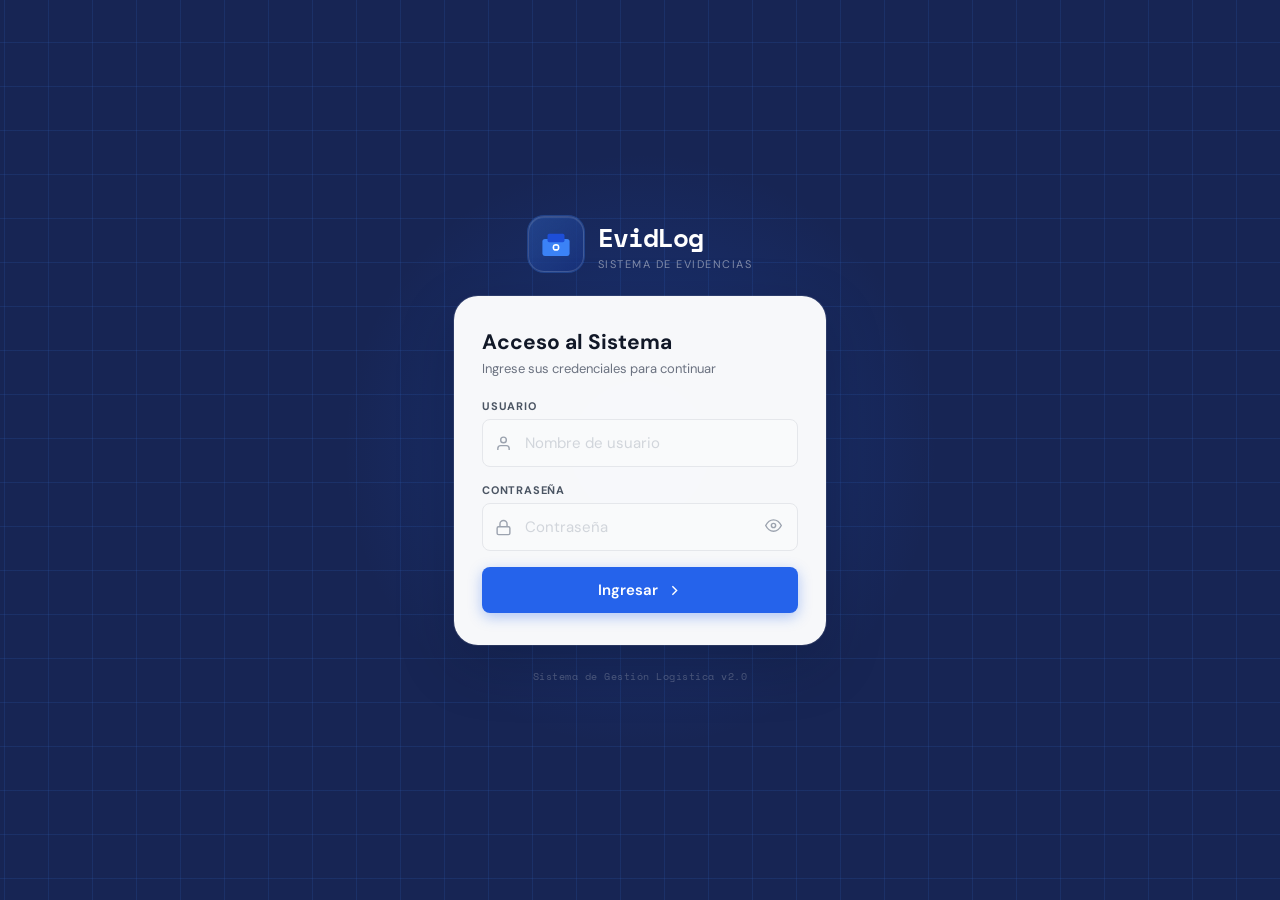
==== commit 4322a034: "Update index.html" ====
--- a/index.html
+++ b/index.html
@@ -1,216 +1,265 @@
 <!DOCTYPE html>
 <html lang="es">
 <head>
-  <meta charset="UTF-8">
-  <title>EvidLog – Gestión de Cargue</title>
-  <meta name="viewport" content="width=device-width, initial-scale=1.0, maximum-scale=1.0, user-scalable=no">
-  <link rel="preconnect" href="https://fonts.googleapis.com">
-  <link href="https://fonts.googleapis.com/css2?family=Space+Mono:wght@400;700&family=DM+Sans:wght@300;400;500;600;700&display=swap" rel="stylesheet">
-  <style>
-    :root {
-      --blue-900: #1e3a8a; --blue-800: #1d4ed8; --blue-600: #2563eb;
-      --blue-500: #3b82f6; --blue-100: #dbeafe; --blue-50: #eff6ff;
-      --green-600: #16a34a; --green-500: #22c55e;
-      --red-500: #ef4444; --red-100: #fee2e2;
-      --gray-900: #111827; --gray-700: #374151; --gray-500: #6b7280;
-      --gray-300: #d1d5db; --gray-100: #f3f4f6; --gray-50: #f9fafb;
-      --white: #ffffff;
-      --shadow-sm: 0 1px 3px rgba(0,0,0,0.08);
-      --shadow-md: 0 4px 16px rgba(0,0,0,0.10);
-      --shadow-lg: 0 8px 32px rgba(0,0,0,0.14);
-      --radius: 12px; --radius-sm: 8px; --radius-lg: 18px;
-    }
-    *, *::before, *::after { box-sizing: border-box; margin: 0; padding: 0; }
-    html, body { height: 100%; overflow: hidden; }
-    body { font-family: 'DM Sans', sans-serif; background: var(--gray-50); color: var(--gray-900); -webkit-font-smoothing: antialiased; }
-    .screen { position: fixed; inset: 0; display: flex; flex-direction: column; overflow: hidden; }
-    .screen.hidden { display: none; }
-    .screen.active { display: flex; }
-    .hidden { display: none !important; }
-
-    /* LOGIN */
-    #screen-login { background: var(--blue-900); align-items: center; justify-content: center; overflow-y: auto; }
-    .login-bg { position: fixed; inset: 0; overflow: hidden; pointer-events: none; }
-    .login-grid { position: absolute; inset: -10%; background-image: linear-gradient(rgba(59,130,246,0.15) 1px, transparent 1px), linear-gradient(90deg, rgba(59,130,246,0.15) 1px, transparent 1px); background-size: 40px 40px; animation: gridMove 20s linear infinite; }
-    @keyframes gridMove { 0%{transform:translate(0,0)} 100%{transform:translate(40px,40px)} }
-    .login-container { position: relative; z-index: 1; width: 100%; max-width: 400px; padding: 20px; display: flex; flex-direction: column; align-items: center; gap: 20px; }
-    .login-logo { display: flex; align-items: center; gap: 12px; animation: fadeDown 0.6s ease; }
-    @keyframes fadeDown { from{opacity:0;transform:translateY(-20px)} to{opacity:1;transform:translateY(0)} }
-    .logo-icon { width: 52px; height: 52px; background: rgba(255,255,255,0.15); border-radius: 14px; display: flex; align-items: center; justify-content: center; backdrop-filter: blur(8px); border: 1px solid rgba(255,255,255,0.2); }
-    .logo-icon svg { width: 32px; height: 32px; }
-    .logo-text { display: flex; flex-direction: column; }
-    .logo-main { font-family: 'Space Mono', monospace; font-size: 24px; font-weight: 700; color: white; }
-    .logo-sub { font-size: 11px; color: rgba(255,255,255,0.55); letter-spacing: 0.5px; text-transform: uppercase; }
-    .login-card { width: 100%; background: var(--white); border-radius: var(--radius-lg); padding: 28px 24px; box-shadow: var(--shadow-lg); animation: fadeUp 0.6s ease 0.1s both; }
-    @keyframes fadeUp { from{opacity:0;transform:translateY(20px)} to{opacity:1;transform:translateY(0)} }
-    .login-card h2 { font-size: 20px; font-weight: 700; margin-bottom: 4px; }
-    .login-subtitle { font-size: 13px; color: var(--gray-500); margin-bottom: 20px; }
-    .login-footer { font-size: 11px; color: rgba(255,255,255,0.35); font-family: 'Space Mono', monospace; }
-
-    /* FIELDS */
-    .field-group { margin-bottom: 14px; }
-    .field-group label { display: block; font-size: 12px; font-weight: 600; color: var(--gray-700); margin-bottom: 6px; letter-spacing: 0.3px; text-transform: uppercase; }
-    .input-wrapper { position: relative; display: flex; align-items: center; }
-    .input-icon { position: absolute; left: 12px; width: 18px; height: 18px; color: var(--gray-500); pointer-events: none; }
-    .input-wrapper input { width: 100%; padding: 12px 12px 12px 40px; border: 1.5px solid var(--gray-300); border-radius: var(--radius-sm); font-size: 15px; font-family: 'DM Sans', sans-serif; color: var(--gray-900); background: var(--white); outline: none; transition: border-color 0.2s, box-shadow 0.2s; }
-    .input-wrapper input:focus { border-color: var(--blue-500); box-shadow: 0 0 0 3px rgba(59,130,246,0.12); }
-    .input-wrapper input::placeholder { color: var(--gray-300); }
-    .toggle-pass { position: absolute; right: 12px; background: none; border: none; cursor: pointer; padding: 4px; color: var(--gray-500); }
-    .toggle-pass svg { width: 18px; height: 18px; }
-    .select-wrapper { position: relative; }
-    .select-wrapper select { width: 100%; padding: 12px 40px 12px 14px; border: 1.5px solid var(--gray-300); border-radius: var(--radius-sm); font-size: 15px; font-family: 'DM Sans', sans-serif; color: var(--gray-900); background: var(--white); outline: none; appearance: none; cursor: pointer; }
-    .select-wrapper select:focus { border-color: var(--blue-500); }
-    .select-wrapper > svg { position: absolute; right: 12px; top: 50%; transform: translateY(-50%); width: 18px; height: 18px; color: var(--gray-500); pointer-events: none; }
-
-    /* BUTTONS */
-    .btn-primary { display: flex; align-items: center; justify-content: center; gap: 8px; padding: 13px 20px; background: var(--blue-600); color: white; border: none; border-radius: var(--radius-sm); font-size: 15px; font-weight: 600; font-family: 'DM Sans', sans-serif; cursor: pointer; transition: background 0.2s, transform 0.1s; box-shadow: 0 4px 12px rgba(37,99,235,0.3); }
-    .btn-primary:hover { background: var(--blue-800); }
-    .btn-primary:active { transform: scale(0.98); }
-    .btn-primary svg { width: 18px; height: 18px; }
-    .btn-primary.btn-full { width: 100%; margin-top: 8px; }
-    .btn-secondary { padding: 11px 20px; background: var(--gray-100); color: var(--gray-700); border: 1.5px solid var(--gray-300); border-radius: var(--radius-sm); font-size: 14px; font-weight: 600; font-family: 'DM Sans', sans-serif; cursor: pointer; }
-    .btn-icon { display: flex; align-items: center; justify-content: center; width: 38px; height: 38px; border-radius: 10px; border: none; background: rgba(255,255,255,0.15); color: white; cursor: pointer; transition: background 0.2s; }
-    .btn-icon:hover { background: rgba(255,255,255,0.25); }
-    .btn-icon svg { width: 18px; height: 18px; }
-
-    /* ALERT */
-    .alert-error { display: flex; align-items: center; gap: 8px; padding: 10px 12px; background: var(--red-100); color: var(--red-500); border-radius: var(--radius-sm); font-size: 13px; font-weight: 500; margin-bottom: 12px; animation: shake 0.4s ease; }
-    @keyframes shake { 0%,100%{transform:translateX(0)} 25%{transform:translateX(-6px)} 75%{transform:translateX(6px)} }
-    .alert-error svg { width: 16px; height: 16px; flex-shrink: 0; }
-
-    /* HEADER */
-    .app-header { background: var(--blue-900); padding: 0 16px; height: 60px; display: flex; align-items: center; justify-content: space-between; flex-shrink: 0; box-shadow: 0 2px 8px rgba(0,0,0,0.2); }
-    .header-logo { display: flex; align-items: center; gap: 8px; font-family: 'Space Mono', monospace; font-size: 16px; font-weight: 700; color: white; }
-    .header-logo svg { width: 24px; height: 24px; }
-    .header-right { display: flex; align-items: center; gap: 8px; }
-    .user-badge { display: flex; align-items: center; gap: 6px; padding: 6px 12px; background: rgba(255,255,255,0.12); border-radius: 20px; color: rgba(255,255,255,0.9); font-size: 13px; font-weight: 500; }
-    .user-badge svg { width: 14px; height: 14px; }
-
-    /* MAIN */
-    .main-content { flex: 1; overflow-y: auto; padding: 16px; -webkit-overflow-scrolling: touch; }
-    .section-header { display: flex; align-items: center; justify-content: space-between; margin-bottom: 12px; }
-    .section-header h3 { font-size: 16px; font-weight: 700; color: var(--gray-700); }
-    .vehicle-count { font-size: 12px; font-weight: 600; color: var(--blue-600); background: var(--blue-50); padding: 4px 10px; border-radius: 20px; }
-
-    /* VEHICLE GRID */
-    .vehicle-grid { display: grid; grid-template-columns: repeat(auto-fill, minmax(150px,1fr)); gap: 12px; }
-    .vehicle-card { background: var(--white); border-radius: var(--radius); padding: 16px; text-align: center; cursor: pointer; box-shadow: var(--shadow-sm); border: 2px solid transparent; transition: all 0.2s; position: relative; animation: cardIn 0.3s ease; }
-    @keyframes cardIn { from{opacity:0;transform:scale(0.9)} to{opacity:1;transform:scale(1)} }
-    .vehicle-card:hover { border-color: var(--blue-500); box-shadow: var(--shadow-md); transform: translateY(-2px); }
-    .vehicle-icon { width: 52px; height: 52px; background: var(--blue-50); border-radius: 12px; margin: 0 auto 10px; display: flex; align-items: center; justify-content: center; }
-    .vehicle-icon svg { width: 28px; height: 28px; color: var(--blue-600); }
-    .vehicle-placa { font-family: 'Space Mono', monospace; font-size: 12px; font-weight: 700; color: var(--gray-900); word-break: break-all; line-height: 1.4; }
-    .vehicle-meta { font-size: 11px; color: var(--gray-500); margin-top: 4px; }
-    .vehicle-photos-badge { position: absolute; top: -6px; right: -6px; background: var(--blue-600); color: white; font-size: 10px; font-weight: 700; width: 20px; height: 20px; border-radius: 50%; display: flex; align-items: center; justify-content: center; }
-    .empty-state { grid-column: 1/-1; text-align: center; padding: 48px 24px; color: var(--gray-500); }
-    .empty-state svg { width: 80px; height: 60px; margin-bottom: 16px; opacity: 0.5; }
-    .empty-state p { font-size: 15px; font-weight: 600; margin-bottom: 6px; }
-
-    /* FAB */
-    .fab-btn { position: fixed; bottom: 24px; right: 24px; width: 58px; height: 58px; border-radius: 50%; background: var(--green-600); color: white; border: none; cursor: pointer; box-shadow: 0 6px 20px rgba(22,163,74,0.4); display: flex; align-items: center; justify-content: center; transition: transform 0.2s; z-index: 50; }
-    .fab-btn:hover { transform: scale(1.08); }
-    .fab-btn svg { width: 26px; height: 26px; }
-
-    /* DETALLE */
-    #screen-detalle { background: var(--gray-50); }
-    .detalle-header { background: var(--blue-900); padding: 12px 16px; display: flex; align-items: center; justify-content: space-between; flex-shrink: 0; box-shadow: 0 2px 8px rgba(0,0,0,0.2); }
-    .btn-back { display: flex; align-items: center; gap: 4px; background: rgba(255,255,255,0.12); color: white; border: none; padding: 8px 14px; border-radius: 8px; font-size: 14px; font-weight: 500; cursor: pointer; font-family: 'DM Sans', sans-serif; }
-    .btn-back svg { width: 18px; height: 18px; }
-    .placa-badge { font-family: 'Space Mono', monospace; font-size: 13px; font-weight: 700; color: white; background: rgba(255,255,255,0.15); padding: 6px 14px; border-radius: 8px; max-width: 200px; text-align: center; word-break: break-all; line-height: 1.4; }
-    .detalle-content { flex: 1; overflow-y: auto; padding: 16px; display: flex; flex-direction: column; gap: 14px; padding-bottom: 32px; }
-
-    /* SECTION CARDS */
-    .section-card { background: var(--white); border-radius: var(--radius); padding: 16px; box-shadow: var(--shadow-sm); }
-    .section-card-title { display: flex; align-items: center; gap: 8px; font-size: 14px; font-weight: 700; color: var(--gray-700); margin-bottom: 14px; text-transform: uppercase; letter-spacing: 0.3px; }
-    .section-card-title svg { width: 16px; height: 16px; color: var(--blue-600); flex-shrink: 0; }
-    .count-badge { margin-left: auto; background: var(--blue-100); color: var(--blue-600); font-size: 11px; font-weight: 700; padding: 2px 8px; border-radius: 20px; }
-    .section-note { font-size: 11px; color: var(--gray-500); background: var(--gray-100); padding: 8px 10px; border-radius: 6px; margin-bottom: 12px; border-left: 3px solid #60a5fa; }
-
-    /* CAMERA */
-    .btn-toggle-cam { margin-left: auto; padding: 5px 12px; background: var(--blue-50); color: var(--blue-600); border: 1.5px solid var(--blue-100); border-radius: 6px; font-size: 12px; font-weight: 600; cursor: pointer; font-family: 'DM Sans', sans-serif; }
-    .cam-container { position: relative; border-radius: var(--radius-sm); overflow: hidden; background: #000; margin-bottom: 4px; }
-    .cam-container video { width: 100%; max-height: 260px; object-fit: cover; display: block; }
-    .cam-overlay { position: absolute; inset: 0; pointer-events: none; }
-    .cam-corner { position: absolute; width: 20px; height: 20px; border-color: rgba(255,255,255,0.6); border-style: solid; }
-    .cam-corner.tl{top:10px;left:10px;border-width:2px 0 0 2px}
-    .cam-corner.tr{top:10px;right:10px;border-width:2px 2px 0 0}
-    .cam-corner.bl{bottom:10px;left:10px;border-width:0 0 2px 2px}
-    .cam-corner.br{bottom:10px;right:10px;border-width:0 2px 2px 0}
-
-    /* CAPTURE */
-    .capture-actions { display: flex; gap: 8px; margin-bottom: 12px; }
-    .btn-capture { flex: 1; display: flex; align-items: center; justify-content: center; gap: 6px; padding: 11px 10px; background: var(--blue-600); color: white; border: none; border-radius: var(--radius-sm); font-size: 13px; font-weight: 600; font-family: 'DM Sans', sans-serif; cursor: pointer; transition: background 0.2s; }
-    .btn-capture:hover { background: var(--blue-800); }
-    .btn-capture svg { width: 16px; height: 16px; }
-    .btn-capture.btn-upload { background: var(--gray-700); }
-    .btn-capture.btn-upload:hover { background: var(--gray-900); }
-
-    /* PREVIEW */
-    .preview-grid { display: flex; flex-wrap: wrap; gap: 8px; }
-    .preview-item { position: relative; width: 90px; height: 90px; animation: photoIn 0.3s ease; }
-    @keyframes photoIn { from{opacity:0;transform:scale(0.7) rotate(-3deg)} to{opacity:1;transform:scale(1) rotate(0)} }
-    .preview-item img { width: 90px; height: 90px; object-fit: cover; border-radius: 8px; border: 2px solid var(--gray-100); display: block; }
-    .preview-item.doc-preview img { filter: grayscale(100%) contrast(1.2) brightness(1.05); }
-    .preview-num { position: absolute; bottom: 4px; left: 4px; background: rgba(0,0,0,0.6); color: white; font-size: 10px; font-weight: 700; padding: 1px 5px; border-radius: 4px; }
-    .delete-photo { position: absolute; top: -7px; right: -7px; width: 22px; height: 22px; background: var(--red-500); color: white; border: 2px solid white; border-radius: 50%; font-size: 14px; display: flex; align-items: center; justify-content: center; cursor: pointer; font-weight: 700; transition: transform 0.15s; }
-    .delete-photo:hover { transform: scale(1.2); }
-
-    /* SEND */
-    .send-section { padding: 4px 0 8px; text-align: center; }
-    .btn-send { width: 100%; display: flex; align-items: center; justify-content: center; gap: 10px; padding: 16px; background: var(--green-600); color: white; border: none; border-radius: var(--radius); font-size: 16px; font-weight: 700; font-family: 'DM Sans', sans-serif; cursor: pointer; box-shadow: 0 6px 20px rgba(22,163,74,0.35); transition: all 0.2s; }
-    .btn-send:hover { background: #15803d; }
-    .btn-send:active { transform: scale(0.98); }
-    .btn-send:disabled { background: var(--gray-300); box-shadow: none; cursor: not-allowed; }
-    .btn-send svg { width: 20px; height: 20px; }
-    .send-note { font-size: 11px; color: var(--gray-500); margin-top: 8px; }
-
-    /* MODAL */
-    .modal-overlay { position: fixed; inset: 0; background: rgba(0,0,0,0.55); backdrop-filter: blur(4px); display: flex; align-items: center; justify-content: center; z-index: 200; padding: 20px; animation: fadeIn 0.2s ease; }
-    @keyframes fadeIn { from{opacity:0} to{opacity:1} }
-    .modal-box { background: var(--white); border-radius: var(--radius-lg); padding: 24px; width: 100%; max-width: 360px; box-shadow: var(--shadow-lg); animation: slideUp 0.25s ease; }
-    @keyframes slideUp { from{opacity:0;transform:translateY(30px)} to{opacity:1;transform:translateY(0)} }
-    .modal-header { display: flex; align-items: center; justify-content: space-between; margin-bottom: 8px; }
-    .modal-header h3 { font-size: 18px; font-weight: 700; }
-    .modal-header .btn-icon { background: var(--gray-100); color: var(--gray-700); width: 32px; height: 32px; }
-    .modal-box > p { font-size: 13px; color: var(--gray-500); margin-bottom: 16px; }
-    .modal-actions { display: flex; gap: 10px; margin-top: 16px; }
-    .modal-actions > * { flex: 1; }
-
-    /* LOADER */
-    .loader-overlay { position: fixed; inset: 0; background: rgba(0,0,0,0.65); backdrop-filter: blur(6px); display: flex; align-items: center; justify-content: center; z-index: 300; }
-    .loader-box { background: var(--white); border-radius: var(--radius-lg); padding: 32px 28px; text-align: center; min-width: 200px; }
-    .loader-spinner { width: 44px; height: 44px; border: 3px solid var(--blue-100); border-top-color: var(--blue-600); border-radius: 50%; margin: 0 auto 16px; animation: spin 0.9s linear infinite; }
-    @keyframes spin { to{transform:rotate(360deg)} }
-    .loader-box p { font-size: 15px; font-weight: 700; color: var(--gray-900); margin-bottom: 4px; }
-    .loader-box span { font-size: 12px; color: var(--gray-500); }
-
-    /* TOAST */
-    .toast { position: fixed; bottom: 24px; left: 50%; transform: translateX(-50%); z-index: 400; pointer-events: none; }
-    .toast-inner { display: flex; align-items: center; gap: 8px; background: var(--gray-900); color: white; padding: 12px 20px; border-radius: 30px; font-size: 14px; font-weight: 500; box-shadow: var(--shadow-lg); white-space: nowrap; }
-    .toast-inner svg { width: 18px; height: 18px; color: var(--green-500); }
-    .toast.error .toast-inner svg { color: var(--red-500); }
-    .toast.warning .toast-inner svg { color: #fbbf24; }
-    .toast.show { animation: toastIn 0.3s ease, toastOut 0.3s ease 2.7s forwards; }
-    @keyframes toastIn { from{opacity:0;transform:translateX(-50%) translateY(20px)} to{opacity:1;transform:translateX(-50%) translateY(0)} }
-    @keyframes toastOut { from{opacity:1;transform:translateX(-50%) translateY(0)} to{opacity:0;transform:translateX(-50%) translateY(10px)} }
-
-    @media (max-width:360px) { .vehicle-grid{grid-template-columns:repeat(2,1fr)} }
-    @media (min-width:600px) { .detalle-content{max-width:600px;margin:0 auto} .main-content{max-width:700px;margin:0 auto;width:100%} }
-    ::-webkit-scrollbar{width:4px} ::-webkit-scrollbar-thumb{background:var(--gray-300);border-radius:4px}
-  </style>
+<meta charset="UTF-8">
+<title>EvidLog – Gestión de Cargue</title>
+<meta name="viewport" content="width=device-width, initial-scale=1.0, maximum-scale=1.0, user-scalable=no">
+<link rel="preconnect" href="https://fonts.googleapis.com">
+<link href="https://fonts.googleapis.com/css2?family=Space+Mono:wght@400;700&family=DM+Sans:ital,wght@0,300;0,400;0,500;0,600;0,700;1,400&display=swap" rel="stylesheet">
+<style>
+:root {
+  --blue-950: #172554; --blue-900: #1e3a8a; --blue-800: #1d4ed8;
+  --blue-600: #2563eb; --blue-500: #3b82f6; --blue-100: #dbeafe; --blue-50: #eff6ff;
+  --green-700: #15803d; --green-600: #16a34a; --green-500: #22c55e; --green-100: #dcfce7;
+  --red-600: #dc2626; --red-500: #ef4444; --red-100: #fee2e2;
+  --amber-500: #f59e0b; --amber-100: #fef3c7;
+  --gray-950: #030712; --gray-900: #111827; --gray-800: #1f2937;
+  --gray-700: #374151; --gray-600: #4b5563; --gray-500: #6b7280;
+  --gray-400: #9ca3af; --gray-300: #d1d5db; --gray-200: #e5e7eb;
+  --gray-100: #f3f4f6; --gray-50: #f9fafb; --white: #ffffff;
+  --shadow-sm: 0 1px 3px rgba(0,0,0,0.08);
+  --shadow-md: 0 4px 16px rgba(0,0,0,0.10);
+  --shadow-lg: 0 8px 32px rgba(0,0,0,0.14);
+  --shadow-xl: 0 20px 60px rgba(0,0,0,0.20);
+  --radius: 12px; --radius-sm: 8px; --radius-lg: 18px; --radius-xl: 24px;
+}
+*,*::before,*::after{box-sizing:border-box;margin:0;padding:0;}
+html,body{height:100%;overflow:hidden;}
+body{font-family:'DM Sans',sans-serif;background:var(--gray-50);color:var(--gray-900);-webkit-font-smoothing:antialiased;}
+.screen{position:fixed;inset:0;display:flex;flex-direction:column;overflow:hidden;}
+.screen.hidden{display:none!important;}
+.screen.active{display:flex;}
+.hidden{display:none!important;}
+
+/* ── LOGIN ─────────────────────────────────────────────────── */
+#screen-login{background:var(--blue-950);align-items:center;justify-content:center;overflow-y:auto;}
+.login-bg{position:fixed;inset:0;overflow:hidden;pointer-events:none;}
+.login-grid{position:absolute;inset:-10%;background-image:linear-gradient(rgba(59,130,246,0.12) 1px,transparent 1px),linear-gradient(90deg,rgba(59,130,246,0.12) 1px,transparent 1px);background-size:44px 44px;animation:gridMove 25s linear infinite;}
+@keyframes gridMove{0%{transform:translate(0,0)}100%{transform:translate(44px,44px)}}
+.login-glow{position:absolute;width:600px;height:600px;border-radius:50%;background:radial-gradient(circle,rgba(37,99,235,0.25) 0%,transparent 70%);top:50%;left:50%;transform:translate(-50%,-50%);animation:pulse 4s ease-in-out infinite;}
+@keyframes pulse{0%,100%{transform:translate(-50%,-50%) scale(1);opacity:0.6}50%{transform:translate(-50%,-50%) scale(1.1);opacity:1}}
+.login-container{position:relative;z-index:1;width:100%;max-width:420px;padding:24px;display:flex;flex-direction:column;align-items:center;gap:24px;}
+.login-logo{display:flex;align-items:center;gap:14px;animation:fadeDown 0.7s ease;}
+@keyframes fadeDown{from{opacity:0;transform:translateY(-24px)}to{opacity:1;transform:translateY(0)}}
+.logo-icon{width:56px;height:56px;background:linear-gradient(135deg,rgba(59,130,246,0.3),rgba(29,78,216,0.2));border-radius:16px;display:flex;align-items:center;justify-content:center;backdrop-filter:blur(12px);border:1px solid rgba(255,255,255,0.15);box-shadow:0 0 0 1px rgba(59,130,246,0.3),inset 0 1px 0 rgba(255,255,255,0.1);}
+.logo-icon svg{width:34px;height:34px;}
+.logo-text{display:flex;flex-direction:column;}
+.logo-main{font-family:'Space Mono',monospace;font-size:26px;font-weight:700;color:white;letter-spacing:-1px;}
+.logo-sub{font-size:11px;color:rgba(255,255,255,0.45);letter-spacing:1.5px;text-transform:uppercase;margin-top:1px;}
+.login-card{width:100%;background:rgba(255,255,255,0.97);border-radius:var(--radius-xl);padding:32px 28px;box-shadow:var(--shadow-xl),0 0 0 1px rgba(255,255,255,0.1);animation:fadeUp 0.7s ease 0.1s both;backdrop-filter:blur(20px);}
+@keyframes fadeUp{from{opacity:0;transform:translateY(24px)}to{opacity:1;transform:translateY(0)}}
+.login-card h2{font-size:21px;font-weight:700;color:var(--gray-900);margin-bottom:4px;}
+.login-subtitle{font-size:13px;color:var(--gray-500);margin-bottom:22px;}
+.login-footer{font-size:10px;color:rgba(255,255,255,0.25);font-family:'Space Mono',monospace;letter-spacing:0.5px;}
+
+/* ── FIELDS ─────────────────────────────────────────────────── */
+.field-group{margin-bottom:16px;}
+.field-group label{display:block;font-size:11px;font-weight:700;color:var(--gray-600);margin-bottom:6px;letter-spacing:0.8px;text-transform:uppercase;}
+.input-wrapper{position:relative;display:flex;align-items:center;}
+.input-icon{position:absolute;left:13px;width:17px;height:17px;color:var(--gray-400);pointer-events:none;flex-shrink:0;}
+.input-wrapper input{width:100%;padding:13px 13px 13px 42px;border:1.5px solid var(--gray-200);border-radius:var(--radius-sm);font-size:15px;font-family:'DM Sans',sans-serif;color:var(--gray-900);background:var(--gray-50);outline:none;transition:all 0.2s;}
+.input-wrapper input:focus{border-color:var(--blue-500);background:var(--white);box-shadow:0 0 0 3px rgba(59,130,246,0.10);}
+.input-wrapper input::placeholder{color:var(--gray-300);}
+.toggle-pass{position:absolute;right:12px;background:none;border:none;cursor:pointer;padding:4px;color:var(--gray-400);transition:color 0.2s;}
+.toggle-pass:hover{color:var(--gray-600);}
+.toggle-pass svg{width:17px;height:17px;}
+.select-wrapper{position:relative;}
+.select-wrapper select{width:100%;padding:13px 40px 13px 14px;border:1.5px solid var(--gray-200);border-radius:var(--radius-sm);font-size:15px;font-family:'DM Sans',sans-serif;color:var(--gray-900);background:var(--gray-50);outline:none;appearance:none;cursor:pointer;transition:all 0.2s;}
+.select-wrapper select:focus{border-color:var(--blue-500);background:var(--white);}
+.select-wrapper>svg{position:absolute;right:12px;top:50%;transform:translateY(-50%);width:17px;height:17px;color:var(--gray-400);pointer-events:none;}
+
+/* ── BUTTONS ─────────────────────────────────────────────────── */
+.btn-primary{display:flex;align-items:center;justify-content:center;gap:8px;padding:13px 20px;background:var(--blue-600);color:white;border:none;border-radius:var(--radius-sm);font-size:15px;font-weight:600;font-family:'DM Sans',sans-serif;cursor:pointer;transition:all 0.2s;box-shadow:0 4px 14px rgba(37,99,235,0.35);}
+.btn-primary:hover{background:var(--blue-800);box-shadow:0 6px 20px rgba(37,99,235,0.45);}
+.btn-primary:active{transform:scale(0.98);}
+.btn-primary svg{width:17px;height:17px;}
+.btn-primary.btn-full{width:100%;margin-top:8px;}
+.btn-secondary{padding:11px 20px;background:var(--gray-100);color:var(--gray-700);border:1.5px solid var(--gray-200);border-radius:var(--radius-sm);font-size:14px;font-weight:600;font-family:'DM Sans',sans-serif;cursor:pointer;transition:all 0.2s;}
+.btn-secondary:hover{background:var(--gray-200);}
+.btn-icon{display:flex;align-items:center;justify-content:center;width:38px;height:38px;border-radius:10px;border:none;background:rgba(255,255,255,0.12);color:white;cursor:pointer;transition:background 0.2s;}
+.btn-icon:hover{background:rgba(255,255,255,0.22);}
+.btn-icon svg{width:17px;height:17px;}
+.alert-error{display:flex;align-items:center;gap:8px;padding:10px 12px;background:var(--red-100);color:var(--red-600);border-radius:var(--radius-sm);font-size:13px;font-weight:500;margin-bottom:12px;animation:shake 0.4s ease;}
+@keyframes shake{0%,100%{transform:translateX(0)}25%{transform:translateX(-6px)}75%{transform:translateX(6px)}}
+.alert-error svg{width:15px;height:15px;flex-shrink:0;}
+
+/* ── HEADER ─────────────────────────────────────────────────── */
+.app-header{background:linear-gradient(135deg,var(--blue-950),var(--blue-900));padding:0 16px;height:58px;display:flex;align-items:center;justify-content:space-between;flex-shrink:0;box-shadow:0 2px 12px rgba(0,0,0,0.25);}
+.header-logo{display:flex;align-items:center;gap:9px;font-family:'Space Mono',monospace;font-size:15px;font-weight:700;color:white;}
+.header-logo svg{width:22px;height:22px;}
+.header-right{display:flex;align-items:center;gap:8px;}
+.user-badge{display:flex;align-items:center;gap:6px;padding:5px 11px;background:rgba(255,255,255,0.10);border-radius:20px;color:rgba(255,255,255,0.85);font-size:12px;font-weight:600;border:1px solid rgba(255,255,255,0.08);}
+.user-badge svg{width:13px;height:13px;}
+
+/* ── MAIN ─────────────────────────────────────────────────── */
+.main-content{flex:1;overflow-y:auto;padding:16px;-webkit-overflow-scrolling:touch;}
+.section-header{display:flex;align-items:center;justify-content:space-between;margin-bottom:14px;}
+.section-header h3{font-size:16px;font-weight:700;color:var(--gray-700);}
+.vehicle-count{font-size:11px;font-weight:700;color:var(--blue-600);background:var(--blue-50);padding:4px 10px;border-radius:20px;border:1px solid var(--blue-100);}
+.vehicle-grid{display:grid;grid-template-columns:repeat(auto-fill,minmax(148px,1fr));gap:12px;}
+.vehicle-card{background:var(--white);border-radius:var(--radius);padding:16px;text-align:center;cursor:pointer;box-shadow:var(--shadow-sm);border:2px solid transparent;transition:all 0.2s;position:relative;animation:cardIn 0.3s ease;}
+@keyframes cardIn{from{opacity:0;transform:scale(0.88)}to{opacity:1;transform:scale(1)}}
+.vehicle-card:hover{border-color:var(--blue-500);box-shadow:var(--shadow-md);transform:translateY(-2px);}
+.vehicle-card:active{transform:scale(0.97);}
+.vehicle-icon{width:50px;height:50px;background:var(--blue-50);border-radius:12px;margin:0 auto 10px;display:flex;align-items:center;justify-content:center;border:1px solid var(--blue-100);}
+.vehicle-icon svg{width:26px;height:26px;color:var(--blue-600);}
+.vehicle-placa{font-family:'Space Mono',monospace;font-size:11px;font-weight:700;color:var(--gray-900);word-break:break-all;line-height:1.4;}
+.vehicle-meta{font-size:11px;color:var(--gray-500);margin-top:3px;}
+.vehicle-photos-badge{position:absolute;top:-7px;right:-7px;background:var(--blue-600);color:white;font-size:10px;font-weight:700;min-width:20px;height:20px;border-radius:10px;display:flex;align-items:center;justify-content:center;padding:0 4px;border:2px solid white;}
+.empty-state{grid-column:1/-1;text-align:center;padding:52px 24px;color:var(--gray-400);}
+.empty-state svg{width:80px;height:60px;margin-bottom:16px;opacity:0.4;}
+.empty-state p{font-size:15px;font-weight:600;color:var(--gray-500);margin-bottom:6px;}
+.empty-state span{font-size:13px;}
+.fab-btn{position:fixed;bottom:24px;right:24px;width:58px;height:58px;border-radius:50%;background:linear-gradient(135deg,var(--green-600),var(--green-700));color:white;border:none;cursor:pointer;box-shadow:0 6px 20px rgba(22,163,74,0.45);display:flex;align-items:center;justify-content:center;transition:all 0.2s;z-index:50;}
+.fab-btn:hover{transform:scale(1.1);box-shadow:0 8px 28px rgba(22,163,74,0.55);}
+.fab-btn svg{width:26px;height:26px;}
+
+/* ── DETALLE ─────────────────────────────────────────────────── */
+#screen-detalle{background:var(--gray-100);}
+.detalle-header{background:linear-gradient(135deg,var(--blue-950),var(--blue-900));padding:12px 16px;display:flex;align-items:center;justify-content:space-between;flex-shrink:0;box-shadow:0 2px 12px rgba(0,0,0,0.25);}
+.btn-back{display:flex;align-items:center;gap:4px;background:rgba(255,255,255,0.10);color:white;border:1px solid rgba(255,255,255,0.12);padding:7px 14px;border-radius:8px;font-size:13px;font-weight:600;cursor:pointer;font-family:'DM Sans',sans-serif;transition:all 0.2s;}
+.btn-back:hover{background:rgba(255,255,255,0.18);}
+.btn-back svg{width:17px;height:17px;}
+.placa-badge{font-family:'Space Mono',monospace;font-size:13px;font-weight:700;color:white;background:rgba(255,255,255,0.12);padding:6px 14px;border-radius:8px;max-width:200px;text-align:center;word-break:break-all;line-height:1.4;border:1px solid rgba(255,255,255,0.1);}
+.detalle-content{flex:1;overflow-y:auto;padding:14px;display:flex;flex-direction:column;gap:12px;padding-bottom:24px;}
+.section-card{background:var(--white);border-radius:var(--radius);padding:16px;box-shadow:var(--shadow-sm);border:1px solid rgba(0,0,0,0.04);}
+.section-card-title{display:flex;align-items:center;gap:8px;font-size:13px;font-weight:700;color:var(--gray-700);margin-bottom:14px;text-transform:uppercase;letter-spacing:0.5px;}
+.section-card-title svg{width:15px;height:15px;color:var(--blue-600);flex-shrink:0;}
+.count-badge{margin-left:auto;background:var(--blue-100);color:var(--blue-700,#1d4ed8);font-size:11px;font-weight:700;padding:2px 9px;border-radius:20px;border:1px solid var(--blue-200,#bfdbfe);}
+.section-note{font-size:11px;color:var(--gray-500);background:var(--amber-100);padding:8px 10px;border-radius:6px;margin-bottom:12px;border-left:3px solid var(--amber-500);}
+
+/* ── CÁMARA ─────────────────────────────────────────────────── */
+.btn-toggle-cam{margin-left:auto;padding:5px 12px;background:var(--blue-50);color:var(--blue-600);border:1.5px solid var(--blue-100);border-radius:6px;font-size:12px;font-weight:600;cursor:pointer;font-family:'DM Sans',sans-serif;transition:all 0.2s;}
+.btn-toggle-cam.active{background:var(--red-100);color:var(--red-600);border-color:#fecaca;}
+.cam-container{position:relative;border-radius:var(--radius-sm);overflow:hidden;background:#000;margin-bottom:8px;}
+.cam-container video{width:100%;max-height:240px;object-fit:cover;display:block;}
+.cam-overlay{position:absolute;inset:0;pointer-events:none;}
+.cam-corner{position:absolute;width:22px;height:22px;border-color:rgba(255,255,255,0.7);border-style:solid;}
+.cam-corner.tl{top:10px;left:10px;border-width:2px 0 0 2px}
+.cam-corner.tr{top:10px;right:10px;border-width:2px 2px 0 0}
+.cam-corner.bl{bottom:10px;left:10px;border-width:0 0 2px 2px}
+.cam-corner.br{bottom:10px;right:10px;border-width:0 2px 2px 0}
+.cam-btn-row{display:flex;gap:8px;margin-top:4px;}
+
+/* ── SCANNER MODAL ─────────────────────────────────────────── */
+.scanner-overlay{position:fixed;inset:0;background:#000;z-index:500;display:flex;flex-direction:column;}
+.scanner-header{padding:14px 16px;display:flex;align-items:center;justify-content:space-between;background:rgba(0,0,0,0.8);flex-shrink:0;}
+.scanner-header h3{color:white;font-size:15px;font-weight:700;}
+.scanner-header p{color:rgba(255,255,255,0.6);font-size:11px;margin-top:2px;}
+.scanner-video-wrap{flex:1;position:relative;overflow:hidden;}
+#scanner-video{width:100%;height:100%;object-fit:cover;display:block;}
+.scanner-guides{position:absolute;inset:0;pointer-events:none;}
+.scanner-dim{position:absolute;inset:0;background:rgba(0,0,0,0.45);}
+/* Rectángulo de detección del documento */
+.scanner-rect{position:absolute;top:10%;left:5%;right:5%;bottom:10%;border:2.5px solid rgba(255,255,255,0.0);border-radius:4px;transition:border-color 0.3s;}
+.scanner-rect.detected{border-color:#22c55e;box-shadow:0 0 0 2px rgba(34,197,94,0.3),inset 0 0 30px rgba(34,197,94,0.08);}
+.scanner-rect.detecting{border-color:#f59e0b;box-shadow:0 0 0 2px rgba(245,158,11,0.3);}
+.scanner-corners .sc{position:absolute;width:28px;height:28px;}
+.scanner-corners .sc::before,.scanner-corners .sc::after{content:'';position:absolute;background:white;border-radius:2px;}
+.scanner-corners .sc.tl{top:-1px;left:-1px;}.sc.tl::before{top:0;left:0;width:4px;height:20px;}.sc.tl::after{top:0;left:0;width:20px;height:4px;}
+.scanner-corners .sc.tr{top:-1px;right:-1px;}.sc.tr::before{top:0;right:0;width:4px;height:20px;}.sc.tr::after{top:0;right:0;width:20px;height:4px;}
+.scanner-corners .sc.bl{bottom:-1px;left:-1px;}.sc.bl::before{bottom:0;left:0;width:4px;height:20px;}.sc.bl::after{bottom:0;left:0;width:20px;height:4px;}
+.scanner-corners .sc.br{bottom:-1px;right:-1px;}.sc.br::before{bottom:0;right:0;width:4px;height:20px;}.sc.br::after{bottom:0;right:0;width:20px;height:4px;}
+.scanner-line{position:absolute;left:5%;right:5%;height:2px;background:linear-gradient(90deg,transparent,rgba(59,130,246,0.8),transparent);animation:scanLine 2s ease-in-out infinite;top:10%;}
+@keyframes scanLine{0%{top:10%;opacity:0}10%{opacity:1}90%{opacity:1}100%{top:90%;opacity:0}}
+.scanner-status{position:absolute;bottom:16px;left:50%;transform:translateX(-50%);background:rgba(0,0,0,0.75);color:white;padding:8px 18px;border-radius:20px;font-size:13px;font-weight:600;backdrop-filter:blur(8px);white-space:nowrap;transition:all 0.3s;}
+.scanner-status.ok{background:rgba(22,163,74,0.85);}
+.scanner-status.warn{background:rgba(245,158,11,0.85);}
+.scanner-footer{padding:16px;background:rgba(0,0,0,0.85);flex-shrink:0;display:flex;flex-direction:column;gap:10px;align-items:center;}
+.btn-capture-scan{width:70px;height:70px;border-radius:50%;background:white;color:var(--gray-900);border:5px solid rgba(255,255,255,0.3);cursor:pointer;display:flex;align-items:center;justify-content:center;transition:all 0.15s;}
+.btn-capture-scan:active{transform:scale(0.9);}
+.btn-capture-scan svg{width:30px;height:30px;}
+.scanner-tip{color:rgba(255,255,255,0.5);font-size:11px;text-align:center;}
+.scanner-counter{color:rgba(255,255,255,0.8);font-size:13px;font-weight:600;}
+.btn-scanner-done{padding:10px 28px;background:var(--green-600);color:white;border:none;border-radius:8px;font-size:14px;font-weight:600;font-family:'DM Sans',sans-serif;cursor:pointer;transition:all 0.2s;}
+.btn-scanner-done:hover{background:var(--green-700);}
+
+/* ── CAPTURA BUTTONS ─────────────────────────────────────────── */
+.capture-actions{display:flex;gap:8px;margin-bottom:12px;}
+.btn-capture{flex:1;display:flex;align-items:center;justify-content:center;gap:6px;padding:11px 8px;background:var(--blue-600);color:white;border:none;border-radius:var(--radius-sm);font-size:13px;font-weight:600;font-family:'DM Sans',sans-serif;cursor:pointer;transition:all 0.2s;box-shadow:0 2px 8px rgba(37,99,235,0.25);}
+.btn-capture:hover{background:var(--blue-800);}
+.btn-capture svg{width:15px;height:15px;}
+.btn-capture.btn-scan{background:linear-gradient(135deg,#374151,#1f2937);box-shadow:0 2px 8px rgba(0,0,0,0.2);}
+.btn-capture.btn-scan:hover{background:linear-gradient(135deg,#1f2937,#111827);}
+.btn-capture.btn-upload{background:var(--gray-600);box-shadow:0 2px 8px rgba(0,0,0,0.15);}
+.btn-capture.btn-upload:hover{background:var(--gray-800);}
+
+/* ── PREVIEW ─────────────────────────────────────────────────── */
+.preview-grid{display:flex;flex-wrap:wrap;gap:8px;}
+.preview-item{position:relative;width:88px;height:88px;animation:photoIn 0.3s ease;}
+@keyframes photoIn{from{opacity:0;transform:scale(0.65) rotate(-5deg)}to{opacity:1;transform:scale(1) rotate(0)}}
+.preview-item img{width:88px;height:88px;object-fit:cover;border-radius:8px;border:2px solid var(--gray-200);display:block;}
+.preview-item.doc-preview img{filter:grayscale(100%) contrast(1.25) brightness(1.05);}
+.preview-num{position:absolute;bottom:4px;left:4px;background:rgba(0,0,0,0.65);color:white;font-size:9px;font-weight:700;padding:1px 5px;border-radius:4px;font-family:'Space Mono',monospace;}
+.delete-photo{position:absolute;top:-7px;right:-7px;width:22px;height:22px;background:var(--red-500);color:white;border:2px solid white;border-radius:50%;font-size:13px;line-height:1;display:flex;align-items:center;justify-content:center;cursor:pointer;font-weight:700;transition:transform 0.15s;}
+.delete-photo:hover{transform:scale(1.2);}
+
+/* ── PANEL DE ACCIONES FINAL ──────────────────────────────── */
+.actions-panel{background:var(--white);border-radius:var(--radius);padding:20px;box-shadow:var(--shadow-sm);border:1px solid rgba(0,0,0,0.04);}
+.actions-panel-title{font-size:13px;font-weight:700;color:var(--gray-700);text-transform:uppercase;letter-spacing:0.5px;margin-bottom:14px;display:flex;align-items:center;gap:7px;}
+.actions-panel-title svg{width:15px;height:15px;color:var(--green-600);}
+.actions-row{display:flex;gap:10px;flex-direction:column;}
+.btn-action{width:100%;display:flex;align-items:center;justify-content:center;gap:10px;padding:15px 20px;border:none;border-radius:var(--radius-sm);font-size:15px;font-weight:700;font-family:'DM Sans',sans-serif;cursor:pointer;transition:all 0.2s;letter-spacing:0.2px;}
+.btn-action svg{width:19px;height:19px;}
+.btn-action.download{background:linear-gradient(135deg,#1d4ed8,#2563eb);color:white;box-shadow:0 4px 14px rgba(37,99,235,0.35);}
+.btn-action.download:hover{box-shadow:0 6px 20px rgba(37,99,235,0.5);transform:translateY(-1px);}
+.btn-action.send{background:linear-gradient(135deg,var(--green-700),var(--green-600));color:white;box-shadow:0 4px 14px rgba(22,163,74,0.35);}
+.btn-action.send:hover{box-shadow:0 6px 20px rgba(22,163,74,0.5);transform:translateY(-1px);}
+.btn-action:active{transform:scale(0.98)!important;}
+.btn-action:disabled{background:var(--gray-300);box-shadow:none;cursor:not-allowed;transform:none!important;}
+.actions-note{font-size:11px;color:var(--gray-400);margin-top:10px;text-align:center;line-height:1.5;}
+
+/* ── MODAL ─────────────────────────────────────────────────── */
+.modal-overlay{position:fixed;inset:0;background:rgba(0,0,0,0.6);backdrop-filter:blur(6px);display:flex;align-items:center;justify-content:center;z-index:200;padding:20px;animation:fadeIn 0.2s ease;}
+@keyframes fadeIn{from{opacity:0}to{opacity:1}}
+.modal-box{background:var(--white);border-radius:var(--radius-xl);padding:24px;width:100%;max-width:360px;box-shadow:var(--shadow-xl);animation:slideUp 0.25s ease;}
+@keyframes slideUp{from{opacity:0;transform:translateY(32px)}to{opacity:1;transform:translateY(0)}}
+.modal-header{display:flex;align-items:center;justify-content:space-between;margin-bottom:8px;}
+.modal-header h3{font-size:18px;font-weight:700;}
+.modal-header .btn-icon{background:var(--gray-100);color:var(--gray-600);width:32px;height:32px;}
+.modal-box>p{font-size:13px;color:var(--gray-500);margin-bottom:16px;}
+.modal-actions{display:flex;gap:10px;margin-top:16px;}
+.modal-actions>*{flex:1;}
+
+/* ── LOADER ─────────────────────────────────────────────────── */
+.loader-overlay{position:fixed;inset:0;background:rgba(0,0,0,0.7);backdrop-filter:blur(8px);display:flex;align-items:center;justify-content:center;z-index:300;}
+.loader-box{background:var(--white);border-radius:var(--radius-xl);padding:36px 32px;text-align:center;min-width:220px;box-shadow:var(--shadow-xl);}
+.loader-spinner{width:46px;height:46px;border:3px solid var(--blue-100);border-top-color:var(--blue-600);border-radius:50%;margin:0 auto 18px;animation:spin 0.85s linear infinite;}
+@keyframes spin{to{transform:rotate(360deg)}}
+.loader-box p{font-size:15px;font-weight:700;color:var(--gray-900);margin-bottom:4px;}
+.loader-box span{font-size:12px;color:var(--gray-400);}
+
+/* ── TOAST ─────────────────────────────────────────────────── */
+.toast{position:fixed;bottom:28px;left:50%;transform:translateX(-50%);z-index:400;pointer-events:none;}
+.toast-inner{display:flex;align-items:center;gap:9px;background:var(--gray-950);color:white;padding:12px 20px;border-radius:30px;font-size:14px;font-weight:500;box-shadow:var(--shadow-xl);white-space:nowrap;}
+.toast-inner svg{width:17px;height:17px;color:var(--green-500);flex-shrink:0;}
+.toast.error .toast-inner svg{color:var(--red-500);}
+.toast.warning .toast-inner svg{color:var(--amber-500);}
+.toast.show{animation:toastIn 0.3s ease,toastOut 0.3s ease 2.7s forwards;}
+@keyframes toastIn{from{opacity:0;transform:translateX(-50%) translateY(20px)}to{opacity:1;transform:translateX(-50%) translateY(0)}}
+@keyframes toastOut{from{opacity:1;transform:translateX(-50%) translateY(0)}to{opacity:0;transform:translateX(-50%) translateY(10px)}}
+
+@media(max-width:360px){.vehicle-grid{grid-template-columns:repeat(2,1fr)}.preview-item,.preview-item img{width:78px;height:78px}}
+@media(min-width:600px){.detalle-content{max-width:620px;margin:0 auto}.main-content{max-width:720px;margin:0 auto;width:100%}}
+::-webkit-scrollbar{width:4px}::-webkit-scrollbar-thumb{background:var(--gray-300);border-radius:4px}
+</style>
 </head>
 <body>
 
 <!-- ====== LOGIN ====== -->
 <div id="screen-login" class="screen active">
-  <div class="login-bg"><div class="login-grid"></div></div>
+  <div class="login-bg">
+    <div class="login-grid"></div>
+    <div class="login-glow"></div>
+  </div>
   <div class="login-container">
     <div class="login-logo">
       <div class="logo-icon">
         <svg viewBox="0 0 40 40" fill="none">
-          <rect x="4" y="14" width="32" height="20" rx="3" fill="#2563eb"/>
+          <rect x="4" y="14" width="32" height="20" rx="3" fill="#3b82f6"/>
           <rect x="10" y="8" width="20" height="10" rx="2" fill="#1d4ed8"/>
           <circle cx="20" cy="24" r="4" fill="white"/>
+          <rect x="18" y="22" width="4" height="4" rx="1" fill="#3b82f6"/>
         </svg>
       </div>
       <div class="logo-text">
@@ -255,7 +304,7 @@
 <div id="screen-main" class="screen hidden">
   <header class="app-header">
     <div class="header-logo">
-      <svg viewBox="0 0 28 28" fill="none"><rect x="2" y="10" width="24" height="14" rx="2" fill="white" fill-opacity="0.9"/><rect x="6" y="5" width="14" height="8" rx="1.5" fill="white" fill-opacity="0.6"/><circle cx="14" cy="17" r="2.5" fill="#2563eb"/></svg>
+      <svg viewBox="0 0 28 28" fill="none"><rect x="2" y="10" width="24" height="14" rx="2" fill="white" fill-opacity="0.9"/><rect x="6" y="5" width="14" height="8" rx="1.5" fill="white" fill-opacity="0.55"/><circle cx="14" cy="17" r="2.5" fill="#3b82f6"/></svg>
       EvidLog
     </div>
     <div class="header-right">
@@ -263,7 +312,7 @@
         <svg viewBox="0 0 24 24" fill="none" stroke="currentColor" stroke-width="2"><path d="M20 21v-2a4 4 0 0 0-4-4H8a4 4 0 0 0-4 4v2"/><circle cx="12" cy="7" r="4"/></svg>
         <span id="header-user">—</span>
       </div>
-      <button class="btn-icon" onclick="logout()">
+      <button class="btn-icon" onclick="logout()" title="Cerrar sesión">
         <svg viewBox="0 0 24 24" fill="none" stroke="currentColor" stroke-width="2"><path d="M9 21H5a2 2 0 0 1-2-2V5a2 2 0 0 1 2-2h4"/><polyline points="16 17 21 12 16 7"/><line x1="21" y1="12" x2="9" y2="12"/></svg>
       </button>
     </div>
@@ -298,6 +347,7 @@
   </div>
   <div class="detalle-content">
 
+    <!-- INFO -->
     <div class="section-card">
       <div class="section-card-title">
         <svg viewBox="0 0 24 24" fill="none" stroke="currentColor" stroke-width="2"><path d="M9 5H7a2 2 0 0 0-2 2v12a2 2 0 0 0 2 2h10a2 2 0 0 0 2-2V7a2 2 0 0 0-2-2h-2"/><rect x="9" y="3" width="6" height="4" rx="1"/></svg>
@@ -323,11 +373,12 @@
       </div>
     </div>
 
+    <!-- CÁMARA VEHÍCULO -->
     <div class="section-card">
       <div class="section-card-title">
         <svg viewBox="0 0 24 24" fill="none" stroke="currentColor" stroke-width="2"><path d="M23 19a2 2 0 0 1-2 2H3a2 2 0 0 1-2-2V8a2 2 0 0 1 2-2h4l2-3h6l2 3h4a2 2 0 0 1 2 2z"/><circle cx="12" cy="13" r="4"/></svg>
-        Cámara
-        <button class="btn-toggle-cam" onclick="toggleCamera()"><span id="cam-status-text">Activar</span></button>
+        Evidencias del Vehículo
+        <span class="count-badge" id="count-fotos">0</span>
       </div>
       <div id="cam-container" class="cam-container hidden">
         <video id="video" autoplay playsinline muted></video>
@@ -336,54 +387,101 @@
           <div class="cam-corner bl"></div><div class="cam-corner br"></div>
         </div>
       </div>
-    </div>
-
-    <div class="section-card">
-      <div class="section-card-title">
-        <svg viewBox="0 0 24 24" fill="none" stroke="currentColor" stroke-width="2"><rect x="3" y="3" width="18" height="18" rx="2"/><circle cx="8.5" cy="8.5" r="1.5"/><polyline points="21 15 16 10 5 21"/></svg>
-        Evidencias del Vehículo
-        <span class="count-badge" id="count-fotos">0</span>
-      </div>
       <div class="capture-actions">
-        <button class="btn-capture" onclick="capturar('fotos')">
+        <button class="btn-capture" id="btn-cam-fotos" onclick="toggleCameraFotos()">
           <svg viewBox="0 0 24 24" fill="none" stroke="currentColor" stroke-width="2"><path d="M23 19a2 2 0 0 1-2 2H3a2 2 0 0 1-2-2V8a2 2 0 0 1 2-2h4l2-3h6l2 3h4a2 2 0 0 1 2 2z"/><circle cx="12" cy="13" r="4"/></svg>
-          Tomar Foto
+          <span id="btn-cam-fotos-txt">Activar Cámara</span>
         </button>
         <button class="btn-capture btn-upload" onclick="subirArchivo('fotos')">
           <svg viewBox="0 0 24 24" fill="none" stroke="currentColor" stroke-width="2"><polyline points="16 16 12 12 8 16"/><line x1="12" y1="12" x2="12" y2="21"/><path d="M20.39 18.39A5 5 0 0 0 18 9h-1.26A8 8 0 1 0 3 16.3"/></svg>
-          Subir Archivo
+          Subir
         </button>
       </div>
+      <!-- Botón capturar aparece solo cuando cámara activa -->
+      <div id="fotos-capture-row" class="cam-btn-row hidden">
+        <button class="btn-capture" style="background:var(--green-600);flex:1" onclick="capturarFoto()">
+          <svg viewBox="0 0 24 24" fill="none" stroke="currentColor" stroke-width="2"><circle cx="12" cy="12" r="10"/><circle cx="12" cy="12" r="4" fill="currentColor"/></svg>
+          Tomar Foto
+        </button>
+      </div>
       <div id="preview-fotos" class="preview-grid"></div>
     </div>
 
+    <!-- DOCUMENTOS CON ESCÁNER -->
     <div class="section-card">
       <div class="section-card-title">
         <svg viewBox="0 0 24 24" fill="none" stroke="currentColor" stroke-width="2"><path d="M14 2H6a2 2 0 0 0-2 2v16a2 2 0 0 0 2 2h12a2 2 0 0 0 2-2V8z"/><polyline points="14 2 14 8 20 8"/><line x1="16" y1="13" x2="8" y2="13"/><line x1="16" y1="17" x2="8" y2="17"/></svg>
         Documentos
         <span class="count-badge" id="count-docs">0</span>
       </div>
-      <p class="section-note">📄 1 documento por página en PDF – escala de grises estilo escáner</p>
+      <p class="section-note">📱 Usa el escáner para autodetectar documentos en B&N. La cámara queda visible mientras tomas fotos.</p>
       <div class="capture-actions">
-        <button class="btn-capture" onclick="capturar('documentos')">
-          <svg viewBox="0 0 24 24" fill="none" stroke="currentColor" stroke-width="2"><path d="M23 19a2 2 0 0 1-2 2H3a2 2 0 0 1-2-2V8a2 2 0 0 1 2-2h4l2-3h6l2 3h4a2 2 0 0 1 2 2z"/><circle cx="12" cy="13" r="4"/></svg>
-          Foto de Documento
+        <button class="btn-capture btn-scan" onclick="abrirScanner()">
+          <svg viewBox="0 0 24 24" fill="none" stroke="currentColor" stroke-width="2"><rect x="3" y="3" width="18" height="18" rx="2"/><path d="M3 9h18M3 15h18M9 3v18M15 3v18"/></svg>
+          Escanear Doc
         </button>
         <button class="btn-capture btn-upload" onclick="subirArchivo('documentos')">
           <svg viewBox="0 0 24 24" fill="none" stroke="currentColor" stroke-width="2"><polyline points="16 16 12 12 8 16"/><line x1="12" y1="12" x2="12" y2="21"/><path d="M20.39 18.39A5 5 0 0 0 18 9h-1.26A8 8 0 1 0 3 16.3"/></svg>
-          Subir Archivo
+          Subir
         </button>
       </div>
       <div id="preview-docs" class="preview-grid"></div>
     </div>
 
-    <div class="send-section">
-      <button class="btn-send" id="btn-enviar" onclick="generarTodo()">
-        <svg viewBox="0 0 24 24" fill="none" stroke="currentColor" stroke-width="2"><line x1="22" y1="2" x2="11" y2="13"/><polygon points="22 2 15 22 11 13 2 9 22 2"/></svg>
-        Enviar Evidencias
-      </button>
-      <p class="send-note">Las evidencias serán enviadas al correo asociado a tu cuenta</p>
-    </div>
+    <!-- ACCIONES FINALES -->
+    <div class="actions-panel">
+      <div class="actions-panel-title">
+        <svg viewBox="0 0 24 24" fill="none" stroke="currentColor" stroke-width="2"><path d="M22 11.08V12a10 10 0 1 1-5.93-9.14"/><polyline points="22 4 12 14.01 9 11.01"/></svg>
+        Acciones
+      </div>
+      <div class="actions-row">
+        <button class="btn-action download" id="btn-descargar" onclick="accionDescargar()">
+          <svg viewBox="0 0 24 24" fill="none" stroke="currentColor" stroke-width="2"><path d="M21 15v4a2 2 0 0 1-2 2H5a2 2 0 0 1-2-2v-4"/><polyline points="7 10 12 15 17 10"/><line x1="12" y1="15" x2="12" y2="3"/></svg>
+          Descargar PDF
+        </button>
+        <button class="btn-action send" id="btn-enviar" onclick="accionEnviarCorreo()">
+          <svg viewBox="0 0 24 24" fill="none" stroke="currentColor" stroke-width="2"><line x1="22" y1="2" x2="11" y2="13"/><polygon points="22 2 15 22 11 13 2 9 22 2"/></svg>
+          Enviar por Correo
+        </button>
+      </div>
+      <p class="actions-note">Puedes descargar el PDF, enviarlo por correo, o ambas opciones.</p>
+    </div>
+
+  </div>
+</div>
+
+<!-- ====== SCANNER MODAL ====== -->
+<div id="scanner-modal" class="scanner-overlay hidden">
+  <div class="scanner-header">
+    <div>
+      <h3>📄 Escáner de Documentos</h3>
+      <p>Apunta al documento — se detecta automáticamente</p>
+    </div>
+    <button class="btn-icon" style="background:rgba(255,255,255,0.1)" onclick="cerrarScanner()">
+      <svg viewBox="0 0 24 24" fill="none" stroke="currentColor" stroke-width="2"><line x1="18" y1="6" x2="6" y2="18"/><line x1="6" y1="6" x2="18" y2="18"/></svg>
+    </button>
+  </div>
+  <div class="scanner-video-wrap">
+    <video id="scanner-video" autoplay playsinline muted></video>
+    <div class="scanner-guides">
+      <div class="scanner-dim"></div>
+      <div class="scanner-rect" id="scanner-rect">
+        <div class="scanner-corners">
+          <div class="sc tl"></div><div class="sc tr"></div>
+          <div class="sc bl"></div><div class="sc br"></div>
+        </div>
+      </div>
+      <div class="scanner-line"></div>
+    </div>
+    <div class="scanner-status" id="scanner-status">🔍 Buscando documento...</div>
+  </div>
+  <div class="scanner-footer">
+    <div class="scanner-counter" id="scanner-counter">0 documentos capturados</div>
+    <button class="btn-capture-scan" onclick="capturarScanner()">
+      <svg viewBox="0 0 24 24" fill="none" stroke="currentColor" stroke-width="2"><path d="M23 19a2 2 0 0 1-2 2H3a2 2 0 0 1-2-2V8a2 2 0 0 1 2-2h4l2-3h6l2 3h4a2 2 0 0 1 2 2z"/><circle cx="12" cy="13" r="4"/></svg>
+    </button>
+    <p class="scanner-tip">Toca el botón para capturar manualmente, o espera la autodetección</p>
+    <button class="btn-scanner-done" onclick="cerrarScanner()">✓ Listo</button>
   </div>
 </div>
 
@@ -392,7 +490,7 @@
   <div class="modal-box">
     <div class="modal-header">
       <h3>Nuevo Vehículo</h3>
-      <button class="btn-icon" onclick="hideModalPlaca()">
+      <button class="btn-icon" onclick="hideModalPlaca()" style="background:var(--gray-100);color:var(--gray-600);width:32px;height:32px;">
         <svg viewBox="0 0 24 24" fill="none" stroke="currentColor" stroke-width="2"><line x1="18" y1="6" x2="6" y2="18"/><line x1="6" y1="6" x2="18" y2="18"/></svg>
       </button>
     </div>
@@ -430,102 +528,92 @@
 
 <script>
 // ================================================================
-//  ✅ CONFIGURA AQUÍ TU URL DE GOOGLE APPS SCRIPT
+//  ✅ CONFIGURA TU URL DE GOOGLE APPS SCRIPT AQUÍ
 // ================================================================
 const GAS_URL = "https://script.google.com/macros/s/AKfycbx8e0UuJQsn2_8plYbhMIqZvGw0ttOJSOBzgJkmy8mbL-AJGsKVZHQ-8xI62BMkuQdrtg/exec";
 
+// ── ESTADO ───────────────────────────────────────────────────────
 let sessionUser  = null;
 let sessionEmail = null;
 let vehiculos    = {};
 let placaActiva  = null;
-let stream       = null;
-let camaraOn     = false;
-let modoCaptura  = null;
+let streamFotos  = null;   // stream cámara fotos vehículo
+let streamScanner= null;   // stream escáner docs
+let camaraFotosOn= false;
 let fileTarget   = null;
-
-window.addEventListener('DOMContentLoaded', () => {
-  cargarSesion();
-  cargarVehiculos();
-});
+let pdfGenerado  = null;   // blob del pdf generado listo para descargar
+let scannerDetectionInterval = null;
+let scannerContadorAuto = 0;
+
+// ── INIT ──────────────────────────────────────────────────────────
+window.addEventListener('DOMContentLoaded', () => { cargarSesion(); cargarVehiculos(); });
 
 function cargarSesion() {
   const saved = localStorage.getItem('evid_session');
   if (saved) {
     const s = JSON.parse(saved);
-    sessionUser  = s.usuario;
-    sessionEmail = s.correo;
+    sessionUser = s.usuario; sessionEmail = s.correo;
     document.getElementById('header-user').textContent = sessionUser;
-    showScreen('main');
-    renderVehiculos();
+    showScreen('main'); renderVehiculos();
   }
 }
 function cargarVehiculos() {
   const saved = localStorage.getItem('evid_vehiculos');
   if (saved) vehiculos = JSON.parse(saved);
 }
-function guardarVehiculos() {
-  localStorage.setItem('evid_vehiculos', JSON.stringify(vehiculos));
-}
+function guardarVehiculos() { localStorage.setItem('evid_vehiculos', JSON.stringify(vehiculos)); }
 function showScreen(name) {
   document.querySelectorAll('.screen').forEach(s => { s.classList.remove('active'); s.classList.add('hidden'); });
   const t = document.getElementById('screen-' + name);
   t.classList.remove('hidden'); t.classList.add('active');
 }
 
-// ─── LOGIN ───────────────────────────────────────────────────────
+// ── LOGIN ─────────────────────────────────────────────────────────
 async function login() {
-  const usuario  = document.getElementById('inp-usuario').value.trim();
-  const clave    = document.getElementById('inp-clave').value.trim();
-  const errDiv   = document.getElementById('login-error');
-  const btnLogin = document.getElementById('btn-login');
-  if (!usuario || !clave) { showToast('Completa todos los campos', 'error'); return; }
+  const usuario = document.getElementById('inp-usuario').value.trim();
+  const clave   = document.getElementById('inp-clave').value.trim();
+  const errDiv  = document.getElementById('login-error');
+  const btn     = document.getElementById('btn-login');
+  if (!usuario || !clave) { showToast('Completa todos los campos','error'); return; }
   errDiv.classList.add('hidden');
-  btnLogin.disabled = true;
-  btnLogin.innerHTML = '<div class="loader-spinner" style="width:20px;height:20px;margin:0;border-width:2px"></div><span>Verificando...</span>';
+  btn.disabled = true;
+  btn.innerHTML = '<div class="loader-spinner" style="width:20px;height:20px;margin:0;border-width:2px"></div><span>Verificando...</span>';
   try {
-    const res = await postGAS({ action: 'login', usuario, clave });
+    const res = await postGAS({ action:'login', usuario, clave });
     if (res.success) {
-      sessionUser  = res.usuario;
-      sessionEmail = res.correo;
-      localStorage.setItem('evid_session', JSON.stringify({ usuario: sessionUser, correo: sessionEmail }));
+      sessionUser = res.usuario; sessionEmail = res.correo;
+      localStorage.setItem('evid_session', JSON.stringify({ usuario:sessionUser, correo:sessionEmail }));
       document.getElementById('header-user').textContent = sessionUser;
-      showScreen('main');
-      renderVehiculos();
-    } else {
-      errDiv.classList.remove('hidden');
-    }
+      showScreen('main'); renderVehiculos();
+    } else { errDiv.classList.remove('hidden'); }
   } catch(e) {
     if (GAS_URL === "https://script.google.com/macros/s/AKfycbx8e0UuJQsn2_8plYbhMIqZvGw0ttOJSOBzgJkmy8mbL-AJGsKVZHQ-8xI62BMkuQdrtg/exec") {
-      sessionUser  = usuario;
-      sessionEmail = usuario + '@empresa.com';
-      localStorage.setItem('evid_session', JSON.stringify({ usuario: sessionUser, correo: sessionEmail }));
+      sessionUser = usuario; sessionEmail = usuario+'@empresa.com';
+      localStorage.setItem('evid_session', JSON.stringify({ usuario:sessionUser, correo:sessionEmail }));
       document.getElementById('header-user').textContent = sessionUser;
-      showToast('Modo demo activo', 'warning');
-      showScreen('main');
-      renderVehiculos();
-    } else {
-      showToast('Error de conexión: ' + e.message, 'error');
-    }
+      showToast('Modo demo activo','warning');
+      showScreen('main'); renderVehiculos();
+    } else { showToast('Error de conexión: '+e.message,'error'); }
   }
-  btnLogin.disabled = false;
-  btnLogin.innerHTML = '<span>Ingresar</span><svg viewBox="0 0 24 24" fill="none" stroke="currentColor" stroke-width="2"><polyline points="9 18 15 12 9 6"/></svg>';
+  btn.disabled = false;
+  btn.innerHTML = '<span>Ingresar</span><svg viewBox="0 0 24 24" fill="none" stroke="currentColor" stroke-width="2"><polyline points="9 18 15 12 9 6"/></svg>';
 }
 
 function logout() {
   if (!confirm('¿Deseas cerrar sesión?')) return;
-  detenerCamara();
+  detenerCamaraFotos(); cerrarScanner();
   sessionUser = null; sessionEmail = null;
   localStorage.removeItem('evid_session');
   showScreen('login');
   document.getElementById('inp-usuario').value = '';
-  document.getElementById('inp-clave').value   = '';
+  document.getElementById('inp-clave').value = '';
 }
 function togglePass() {
   const inp = document.getElementById('inp-clave');
   inp.type = inp.type === 'password' ? 'text' : 'password';
 }
 
-// ─── VEHÍCULOS ───────────────────────────────────────────────────
+// ── VEHÍCULOS ─────────────────────────────────────────────────────
 function showModalPlaca() {
   document.getElementById('modal-placa').classList.remove('hidden');
   setTimeout(() => document.getElementById('inp-placa').focus(), 100);
@@ -536,27 +624,24 @@
 }
 function crearVehiculo() {
   const placa = document.getElementById('inp-placa').value.trim().toUpperCase();
-  if (!placa || placa.length < 2) { showToast('Ingresa un identificador válido', 'error'); return; }
+  if (!placa || placa.length < 2) { showToast('Ingresa un identificador válido','error'); return; }
   if (!vehiculos[placa]) {
-    vehiculos[placa] = { fotos:[], documentos:[], categoria:'', responsable:'', fechaCreado: new Date().toISOString() };
+    vehiculos[placa] = { fotos:[], documentos:[], categoria:'', responsable:'', fechaCreado:new Date().toISOString() };
     guardarVehiculos();
   }
-  hideModalPlaca();
-  abrirVehiculo(placa);
+  hideModalPlaca(); abrirVehiculo(placa);
 }
 function abrirVehiculo(placa) {
-  placaActiva = placa;
+  placaActiva = placa; pdfGenerado = null;
   const v = vehiculos[placa];
-  document.getElementById('placa-badge').textContent  = placa;
-  document.getElementById('categoria').value          = v.categoria   || '';
-  document.getElementById('responsable').value        = v.responsable || '';
-  renderPreviews('fotos');
-  renderPreviews('documentos');
-  actualizarCounts();
-  detenerCamara();
-  document.getElementById('cam-status-text').textContent = 'Activar';
+  document.getElementById('placa-badge').textContent = placa;
+  document.getElementById('categoria').value   = v.categoria   || '';
+  document.getElementById('responsable').value = v.responsable || '';
+  renderPreviews('fotos'); renderPreviews('documentos'); actualizarCounts();
+  detenerCamaraFotos();
+  document.getElementById('btn-cam-fotos-txt').textContent = 'Activar Cámara';
   document.getElementById('cam-container').classList.add('hidden');
-  camaraOn = false;
+  document.getElementById('fotos-capture-row').classList.add('hidden');
   showScreen('detalle');
 }
 function renderVehiculos() {
@@ -570,18 +655,12 @@
   emptyState.style.display = 'none';
   placas.forEach(placa => {
     const v = vehiculos[placa];
-    const total = (v.fotos ? v.fotos.length : 0) + (v.documentos ? v.documentos.length : 0);
+    const total = (v.fotos||[]).length + (v.documentos||[]).length;
     const card = document.createElement('div');
     card.className = 'vehicle-card';
     card.onclick = () => abrirVehiculo(placa);
-    card.innerHTML = `
-      ${total > 0 ? `<div class="vehicle-photos-badge">${total}</div>` : ''}
-      <div class="vehicle-icon">
-        <svg viewBox="0 0 24 24" fill="none" stroke="currentColor" stroke-width="2">
-          <rect x="1" y="3" width="15" height="13" rx="1"/><path d="M16 8h4l3 3v5h-7V8z"/>
-          <circle cx="5.5" cy="18.5" r="2.5"/><circle cx="18.5" cy="18.5" r="2.5"/>
-        </svg>
-      </div>
+    card.innerHTML = `${total > 0 ? `<div class="vehicle-photos-badge">${total}</div>` : ''}
+      <div class="vehicle-icon"><svg viewBox="0 0 24 24" fill="none" stroke="currentColor" stroke-width="2"><rect x="1" y="3" width="15" height="13" rx="1"/><path d="M16 8h4l3 3v5h-7V8z"/><circle cx="5.5" cy="18.5" r="2.5"/><circle cx="18.5" cy="18.5" r="2.5"/></svg></div>
       <div class="vehicle-placa">${placa}</div>
       <div class="vehicle-meta">${v.categoria || 'Sin categoría'}</div>
       <div class="vehicle-meta">${total} foto${total !== 1 ? 's' : ''}</div>`;
@@ -594,69 +673,174 @@
     vehiculos[placaActiva].responsable = document.getElementById('responsable').value;
     guardarVehiculos();
   }
-  detenerCamara();
-  placaActiva = null;
-  showScreen('main');
-  renderVehiculos();
-}
-
-// ─── CÁMARA ──────────────────────────────────────────────────────
-async function toggleCamera() { if (!camaraOn) { await activarCamara(); } else { detenerCamara(); } }
-async function activarCamara() {
+  detenerCamaraFotos(); cerrarScanner();
+  placaActiva = null; pdfGenerado = null;
+  showScreen('main'); renderVehiculos();
+}
+
+// ── CÁMARA FOTOS VEHÍCULO ─────────────────────────────────────────
+async function toggleCameraFotos() {
+  if (!camaraFotosOn) { await activarCamaraFotos(); }
+  else { detenerCamaraFotos(); }
+}
+async function activarCamaraFotos() {
   try {
-    stream = await navigator.mediaDevices.getUserMedia({ video: { facingMode:'environment', width:{ideal:1280}, height:{ideal:720} }, audio:false });
-    document.getElementById('video').srcObject = stream;
+    streamFotos = await navigator.mediaDevices.getUserMedia({
+      video: { facingMode:'environment', width:{ideal:1280}, height:{ideal:720} }, audio:false
+    });
+    document.getElementById('video').srcObject = streamFotos;
     document.getElementById('cam-container').classList.remove('hidden');
-    document.getElementById('cam-status-text').textContent = 'Apagar';
-    camaraOn = true;
-  } catch(e) { showToast('No se pudo acceder a la cámara', 'error'); }
-}
-function detenerCamara() {
-  if (stream) { stream.getTracks().forEach(t => t.stop()); stream = null; }
-  document.getElementById('video').srcObject = null;
+    document.getElementById('fotos-capture-row').classList.remove('hidden');
+    document.getElementById('btn-cam-fotos-txt').textContent = 'Apagar Cámara';
+    camaraFotosOn = true;
+  } catch(e) { showToast('No se pudo acceder a la cámara','error'); }
+}
+function detenerCamaraFotos() {
+  if (streamFotos) { streamFotos.getTracks().forEach(t => t.stop()); streamFotos = null; }
+  const v = document.getElementById('video');
+  if (v) v.srcObject = null;
   document.getElementById('cam-container').classList.add('hidden');
-  document.getElementById('cam-status-text').textContent = 'Activar';
-  camaraOn = false;
-}
-function capturar(tipo) {
-  modoCaptura = tipo;
-  if (!camaraOn) { activarCamara().then(() => setTimeout(tomarFotoActual, 600)); }
-  else { tomarFotoActual(); }
-}
-
-// ─── ESCÁNER B&N ─────────────────────────────────────────────────
+  document.getElementById('fotos-capture-row').classList.add('hidden');
+  document.getElementById('btn-cam-fotos-txt').textContent = 'Activar Cámara';
+  camaraFotosOn = false;
+}
+function capturarFoto() {
+  const video  = document.getElementById('video');
+  const canvas = document.getElementById('canvas');
+  if (!video.videoWidth) { showToast('Cámara no lista','warning'); return; }
+  const MAX_W = 1200;
+  let w = video.videoWidth, h = video.videoHeight;
+  if (w > MAX_W) { h = Math.round(h * MAX_W / w); w = MAX_W; }
+  canvas.width = w; canvas.height = h;
+  canvas.getContext('2d').drawImage(video, 0, 0, w, h);
+  agregarImagen('fotos', canvas.toDataURL('image/jpeg', 0.82));
+  // Flash
+  const f = document.createElement('div');
+  f.style.cssText = 'position:fixed;inset:0;background:white;opacity:0.75;z-index:999;pointer-events:none;';
+  document.body.appendChild(f);
+  setTimeout(() => f.remove(), 180);
+}
+
+// ── ESCÁNER B&N ───────────────────────────────────────────────────
 function aplicarEfectoEscaner(ctx, w, h) {
   const imageData = ctx.getImageData(0, 0, w, h);
   const data = imageData.data;
   for (let i = 0; i < data.length; i += 4) {
     let gray = 0.299 * data[i] + 0.587 * data[i+1] + 0.114 * data[i+2];
-    gray = Math.min(255, Math.max(0, (gray - 128) * 1.6 + 148));
-    if (gray > 200) gray = Math.min(255, gray * 1.05);
-    else if (gray < 80) gray = Math.max(0, gray * 0.7);
+    // Contraste agresivo estilo escáner
+    gray = Math.min(255, Math.max(0, (gray - 118) * 1.75 + 148));
+    if (gray > 210) gray = Math.min(255, gray * 1.06);
+    else if (gray < 60) gray = Math.max(0, gray * 0.55);
     data[i] = data[i+1] = data[i+2] = Math.round(gray);
   }
   ctx.putImageData(imageData, 0, 0);
-  return ctx.canvas.toDataURL('image/jpeg', 0.88);
-}
-
-function tomarFotoActual() {
-  const video = document.getElementById('video');
+  return ctx.canvas.toDataURL('image/jpeg', 0.90);
+}
+
+// ── ESCÁNER MODAL ─────────────────────────────────────────────────
+async function abrirScanner() {
+  document.getElementById('scanner-modal').classList.remove('hidden');
+  scannerContadorAuto = 0;
+  actualizarContadorScanner();
+  try {
+    streamScanner = await navigator.mediaDevices.getUserMedia({
+      video: { facingMode:'environment', width:{ideal:1920}, height:{ideal:1080} }, audio:false
+    });
+    document.getElementById('scanner-video').srcObject = streamScanner;
+    iniciarDeteccionAuto();
+  } catch(e) {
+    showToast('No se pudo acceder a la cámara','error');
+    document.getElementById('scanner-modal').classList.add('hidden');
+  }
+}
+
+function cerrarScanner() {
+  document.getElementById('scanner-modal').classList.add('hidden');
+  if (scannerDetectionInterval) { clearInterval(scannerDetectionInterval); scannerDetectionInterval = null; }
+  if (streamScanner) { streamScanner.getTracks().forEach(t => t.stop()); streamScanner = null; }
+  document.getElementById('scanner-video').srcObject = null;
+  document.getElementById('scanner-rect').className = 'scanner-rect';
+  document.getElementById('scanner-status').textContent = '🔍 Buscando documento...';
+  document.getElementById('scanner-status').className = 'scanner-status';
+}
+
+// Detección automática simple: analiza brillo/contraste del frame para detectar doc
+let autoDetectFrames = 0;
+let autoDetectPositive = 0;
+function iniciarDeteccionAuto() {
+  autoDetectFrames = 0; autoDetectPositive = 0;
+  scannerDetectionInterval = setInterval(() => {
+    const video = document.getElementById('scanner-video');
+    if (!video || !video.videoWidth) return;
+    const detected = analizarFrameDocumento(video);
+    autoDetectFrames++;
+    if (detected) autoDetectPositive++;
+    const rect = document.getElementById('scanner-rect');
+    const status = document.getElementById('scanner-status');
+    if (detected) {
+      rect.className = 'scanner-rect detected';
+      status.textContent = '✅ Documento detectado — listo';
+      status.className = 'scanner-status ok';
+    } else {
+      rect.className = 'scanner-rect detecting';
+      status.textContent = '📐 Centrando documento...';
+      status.className = 'scanner-status warn';
+    }
+    // Auto-captura si hay 4 frames positivos consecutivos de 5
+    if (autoDetectFrames >= 5) {
+      if (autoDetectPositive >= 4) { capturarScanner(); }
+      autoDetectFrames = 0; autoDetectPositive = 0;
+    }
+  }, 600);
+}
+
+function analizarFrameDocumento(video) {
+  // Muestra el centro del frame y analiza si hay alto contraste (bordes de papel)
+  const tmpCanvas = document.createElement('canvas');
+  const SAMPLE = 80;
+  tmpCanvas.width = SAMPLE; tmpCanvas.height = SAMPLE;
+  const ctx = tmpCanvas.getContext('2d');
+  ctx.drawImage(video, 0, 0, SAMPLE, SAMPLE);
+  const data = ctx.getImageData(0, 0, SAMPLE, SAMPLE).data;
+  let bright = 0, dark = 0;
+  for (let i = 0; i < data.length; i += 4) {
+    const gray = 0.299 * data[i] + 0.587 * data[i+1] + 0.114 * data[i+2];
+    if (gray > 180) bright++;
+    else if (gray < 80) dark++;
+  }
+  const total = (SAMPLE * SAMPLE);
+  // Documento en papel blanco: muchos píxeles brillantes + algo de texto oscuro
+  return (bright / total > 0.45) && (dark / total > 0.02);
+}
+
+function capturarScanner() {
+  const video  = document.getElementById('scanner-video');
   const canvas = document.getElementById('canvas');
-  if (!video.videoWidth) { showToast('Cámara no lista', 'warning'); return; }
-  const MAX_W = 1200;
+  if (!video || !video.videoWidth) { showToast('Cámara no lista','warning'); return; }
+  const MAX_W = 1600;
   let w = video.videoWidth, h = video.videoHeight;
   if (w > MAX_W) { h = Math.round(h * MAX_W / w); w = MAX_W; }
   canvas.width = w; canvas.height = h;
   const ctx = canvas.getContext('2d');
   ctx.drawImage(video, 0, 0, w, h);
-  const base64 = modoCaptura === 'documentos' ? aplicarEfectoEscaner(ctx, w, h) : canvas.toDataURL('image/jpeg', 0.80);
-  agregarImagen(modoCaptura, base64);
+  const b64 = aplicarEfectoEscaner(ctx, w, h);
+  agregarImagen('documentos', b64);
+  scannerContadorAuto++;
+  actualizarContadorScanner();
+  autoDetectFrames = 0; autoDetectPositive = 0;
+  // Flash blanco
   const f = document.createElement('div');
-  f.style.cssText = 'position:fixed;inset:0;background:white;opacity:0.8;z-index:999;pointer-events:none;';
+  f.style.cssText = 'position:fixed;inset:0;background:white;opacity:0.9;z-index:600;pointer-events:none;';
   document.body.appendChild(f);
   setTimeout(() => f.remove(), 200);
 }
 
+function actualizarContadorScanner() {
+  const total = vehiculos[placaActiva] ? (vehiculos[placaActiva].documentos||[]).length : 0;
+  document.getElementById('scanner-counter').textContent = total + ' documento' + (total !== 1 ? 's' : '') + ' capturado' + (total !== 1 ? 's' : '');
+}
+
+// ── SUBIR ARCHIVO ─────────────────────────────────────────────────
 function subirArchivo(tipo) {
   fileTarget = tipo;
   const input = document.getElementById('file-input');
@@ -675,29 +859,33 @@
     reader.onload = ev => {
       const img = new Image();
       img.onload = () => {
-        const MAX_W = 1200;
+        const MAX_W = 1400;
         let w = img.width, h = img.height;
         if (w > MAX_W) { h = Math.round(h * MAX_W / w); w = MAX_W; }
         const canvas = document.getElementById('canvas');
         canvas.width = w; canvas.height = h;
         const ctx = canvas.getContext('2d');
         ctx.drawImage(img, 0, 0, w, h);
-        resolve(tipo === 'documentos' ? aplicarEfectoEscaner(ctx, w, h) : canvas.toDataURL('image/jpeg', 0.80));
+        resolve(tipo === 'documentos' ? aplicarEfectoEscaner(ctx, w, h) : canvas.toDataURL('image/jpeg', 0.82));
       };
       img.src = ev.target.result;
     };
     reader.readAsDataURL(file);
   });
 }
+
+// ── IMÁGENES ──────────────────────────────────────────────────────
 function agregarImagen(tipo, base64) {
   if (!vehiculos[placaActiva]) return;
   vehiculos[placaActiva][tipo].push({ base64, ts: Date.now() });
   guardarVehiculos(); renderPreviews(tipo); actualizarCounts();
-  showToast('Foto agregada', 'success');
+  pdfGenerado = null; // PDF ya no válido si se agregan fotos
+  showToast('Foto agregada','success');
 }
 function eliminarImagen(tipo, idx) {
   vehiculos[placaActiva][tipo].splice(idx, 1);
   guardarVehiculos(); renderPreviews(tipo); actualizarCounts();
+  pdfGenerado = null;
 }
 function renderPreviews(tipo) {
   const id = tipo === 'fotos' ? 'preview-fotos' : 'preview-docs';
@@ -717,107 +905,122 @@
   document.getElementById('count-docs').textContent  = vehiculos[placaActiva].documentos.length;
 }
 
-// ─── GENERAR Y ENVIAR ────────────────────────────────────────────
-async function generarTodo() {
-  const v           = vehiculos[placaActiva];
+// ── VALIDAR ANTES DE ACCIÓN ───────────────────────────────────────
+function validarAntes() {
+  const v = vehiculos[placaActiva];
   const categoria   = document.getElementById('categoria').value;
   const responsable = document.getElementById('responsable').value.trim();
-  if (!categoria)   { showToast('Selecciona la categoría', 'error'); return; }
-  if (!responsable) { showToast('Ingresa el nombre del responsable', 'error'); return; }
-  if (v.fotos.length + v.documentos.length === 0) { showToast('Agrega al menos una foto', 'error'); return; }
+  if (!categoria)   { showToast('Selecciona la categoría','error'); return false; }
+  if (!responsable) { showToast('Ingresa el nombre del responsable','error'); return false; }
+  if (v.fotos.length + v.documentos.length === 0) { showToast('Agrega al menos una foto','error'); return false; }
   v.categoria = categoria; v.responsable = responsable;
   guardarVehiculos();
-
-  showLoader('Generando PDF...', 'Por favor espere');
+  return true;
+}
+
+// ── ACCIÓN: DESCARGAR PDF ─────────────────────────────────────────
+async function accionDescargar() {
+  if (!validarAntes()) return;
+  const v = vehiculos[placaActiva];
+  showLoader('Generando PDF...','Por favor espere');
   try {
-    const pdfBlob = await generarPDFLocal(v, placaActiva);
-    descargaPDF(pdfBlob, placaActiva + '_' + categoria + '_' + fechaFilename() + '.pdf');
+    pdfGenerado = await generarPDFLocal(v, placaActiva);
+    hideLoader();
+    descargaPDF(pdfGenerado, placaActiva + '_' + v.categoria + '_' + fechaFilename() + '.pdf');
+    showToast('✓ PDF descargado correctamente','success');
   } catch(err) {
     hideLoader();
-    showToast('Error al generar PDF: ' + err.message, 'error');
-    return;
+    showToast('Error al generar PDF: '+err.message,'error');
   }
-
-  showLoader('Enviando al servidor...', 'Registrando y enviando correo');
+}
+
+// ── ACCIÓN: ENVIAR CORREO ─────────────────────────────────────────
+async function accionEnviarCorreo() {
+  if (!validarAntes()) return;
+  const v = vehiculos[placaActiva];
+  showLoader('Enviando al servidor...','Registrando y enviando correo');
   try {
-    const res = await postGAS({ action:'todo', placa:placaActiva, categoria, responsable, usuario:sessionUser, correo:sessionEmail, fotos:v.fotos, documentos:v.documentos });
+    const payload = {
+      action:'todo', placa:placaActiva,
+      categoria:v.categoria, responsable:v.responsable,
+      usuario:sessionUser, correo:sessionEmail,
+      fotos:v.fotos, documentos:v.documentos
+    };
+    const res = await postGAS(payload);
     if (res && res.success) {
       hideLoader();
-      showToast('✓ Registrado y correo enviado', 'success');
+      showToast('✓ Correo enviado y registrado en Sheets','success');
+      // Limpiar vehículo después del envío exitoso
+      setTimeout(() => {
+        detenerCamaraFotos();
+        delete vehiculos[placaActiva];
+        guardarVehiculos();
+        placaActiva = null; pdfGenerado = null;
+        showScreen('main'); renderVehiculos();
+      }, 1500);
     } else {
       hideLoader();
-      showToast('Error servidor: ' + (res.error || 'desconocido'), 'error');
-      return;
+      showToast('Error servidor: '+(res.error||'desconocido'),'error');
     }
   } catch(e) {
     hideLoader();
-    showToast('Error de conexión: ' + e.message, 'error');
-    return;
+    showToast('Error de conexión: '+e.message,'error');
   }
-
-  detenerCamara();
-  delete vehiculos[placaActiva];
-  guardarVehiculos();
-  placaActiva = null;
-  showScreen('main');
-  renderVehiculos();
-}
-
-// ─── PDF LOCAL ───────────────────────────────────────────────────
+}
+
+// ── PDF LOCAL ─────────────────────────────────────────────────────
 async function generarPDFLocal(v, placa) {
   if (!window.jspdf) await cargarScript('https://cdnjs.cloudflare.com/ajax/libs/jspdf/2.5.1/jspdf.umd.min.js');
   const { jsPDF } = window.jspdf;
   const doc = new jsPDF({ orientation:'portrait', unit:'mm', format:'a4' });
   const W = 210, H = 297, M = 10;
 
-  // Portada
-  doc.setFillColor(30,58,138); doc.rect(0,0,W,32,'F');
-  doc.setTextColor(255,255,255); doc.setFontSize(20); doc.setFont('helvetica','bold');
-  doc.text('EvidLog', M, 14);
-  doc.setFontSize(11); doc.setFont('helvetica','normal');
-  doc.text('Sistema de Gestión de Evidencias', M, 22);
-  doc.setFontSize(9); doc.text(new Date().toLocaleString('es-CO'), W-M, 22, {align:'right'});
-
+  // ── PORTADA
+  doc.setFillColor(23,37,84); doc.rect(0,0,W,32,'F');
+  doc.setTextColor(255,255,255);
+  doc.setFontSize(20); doc.setFont('helvetica','bold'); doc.text('EvidLog',M,14);
+  doc.setFontSize(11); doc.setFont('helvetica','normal'); doc.text('Sistema de Gestión de Evidencias',M,22);
+  doc.setFontSize(9); doc.text(new Date().toLocaleString('es-CO'),W-M,22,{align:'right'});
   let y = 42;
-  doc.setFillColor(239,246,255); doc.rect(M, y-4, W-M*2, 64, 'F');
+  doc.setFillColor(239,246,255); doc.rect(M,y-4,W-M*2,66,'F');
   doc.setTextColor(30,30,30);
-  const info = [['Placa / ID',placa],['Categoría',v.categoria],['Responsable',v.responsable],['Usuario',sessionUser],['Correo',sessionEmail],['Fecha',new Date().toLocaleString('es-CO')],['Fotos vehículo',v.fotos.length+' imagen(es)'],['Documentos',v.documentos.length+' imagen(es)']];
+  const info=[['Placa / ID',placa],['Categoría',v.categoria],['Responsable',v.responsable],['Usuario',sessionUser],['Correo',sessionEmail],['Fecha',new Date().toLocaleString('es-CO')],['Fotos vehículo',v.fotos.length+' imagen(es)'],['Documentos',v.documentos.length+' imagen(es)'],['Total páginas',(v.fotos.length+v.documentos.length+1)+' páginas']];
   doc.setFontSize(10);
-  info.forEach(([k,val],i) => {
-    const yy = y + i*7;
-    doc.setFont('helvetica','bold'); doc.setTextColor(30,58,138); doc.text(k+':', M+4, yy);
-    doc.setFont('helvetica','normal'); doc.setTextColor(30,30,30); doc.text(String(val||'—'), M+52, yy);
+  info.forEach(([k,val],i)=>{
+    const yy=y+i*7;
+    doc.setFont('helvetica','bold'); doc.setTextColor(30,58,138); doc.text(k+':',M+4,yy);
+    doc.setFont('helvetica','normal'); doc.setTextColor(30,30,30); doc.text(String(val||'—'),M+52,yy);
   });
 
-  // 1 foto por página — Vehículo
-  v.fotos.forEach((img, idx) => {
+  // ── 1 FOTO POR PÁGINA — VEHÍCULO
+  v.fotos.forEach((img,idx)=>{
     doc.addPage();
-    doc.setFillColor(37,99,235); doc.rect(0,0,W,14,'F');
+    doc.setFillColor(29,78,216); doc.rect(0,0,W,14,'F');
     doc.setTextColor(255,255,255); doc.setFontSize(8); doc.setFont('helvetica','bold');
-    doc.text('EVIDENCIA VEHÍCULO #'+(idx+1)+' de '+v.fotos.length+'  |  '+placa+'  |  '+v.categoria+'  |  Resp: '+v.responsable, M, 6);
-    doc.setFont('helvetica','normal'); doc.text('A color – '+new Date().toLocaleString('es-CO'), M, 11);
+    doc.text('EVIDENCIA VEHÍCULO #'+(idx+1)+' de '+v.fotos.length+'  |  '+placa+'  |  '+v.categoria+'  |  '+v.responsable,M,6);
+    doc.setFont('helvetica','normal'); doc.text('A color – '+new Date().toLocaleString('es-CO'),M,11);
     try { doc.addImage(img.base64,'JPEG',M,16,W-M*2,H-16-10,undefined,'FAST'); }
-    catch(e) { doc.setFillColor(220,220,220); doc.rect(M,16,W-M*2,H-26,'F'); }
+    catch(e){ doc.setFillColor(220,220,220);doc.rect(M,16,W-M*2,H-26,'F'); }
   });
 
-  // 1 foto por página — Documentos (B&N)
-  v.documentos.forEach((img, idx) => {
+  // ── 1 DOC POR PÁGINA — DOCUMENTOS B&N
+  v.documentos.forEach((img,idx)=>{
     doc.addPage();
     doc.setFillColor(55,65,81); doc.rect(0,0,W,14,'F');
     doc.setTextColor(255,255,255); doc.setFontSize(8); doc.setFont('helvetica','bold');
-    doc.text('DOCUMENTO #'+(idx+1)+' de '+v.documentos.length+'  |  '+placa+'  |  Escáner B&N', M, 6);
-    doc.setFont('helvetica','normal'); doc.text('Escala de grises – '+new Date().toLocaleString('es-CO'), M, 11);
+    doc.text('DOCUMENTO #'+(idx+1)+' de '+v.documentos.length+'  |  '+placa+'  |  Escáner B&N',M,6);
+    doc.setFont('helvetica','normal'); doc.text('Escala de grises – '+new Date().toLocaleString('es-CO'),M,11);
     try { doc.addImage(img.base64,'JPEG',M,16,W-M*2,H-16-10,undefined,'FAST'); }
-    catch(e) { doc.setFillColor(220,220,220); doc.rect(M,16,W-M*2,H-26,'F'); }
+    catch(e){ doc.setFillColor(220,220,220);doc.rect(M,16,W-M*2,H-26,'F'); }
   });
 
-  // Footer en todas las páginas
-  const totalPags = doc.internal.getNumberOfPages();
-  for (let p = 1; p <= totalPags; p++) {
+  // ── FOOTER EN TODAS LAS PÁGINAS
+  const total = doc.internal.getNumberOfPages();
+  for (let p=1;p<=total;p++) {
     doc.setPage(p);
     doc.setFillColor(245,245,245); doc.rect(0,H-8,W,8,'F');
     doc.setFontSize(7); doc.setTextColor(140,140,140); doc.setFont('helvetica','normal');
-    doc.text(`Página ${p} de ${totalPags}  |  ${placa}  |  ${new Date().toLocaleString('es-CO')}  |  EvidLog v2.0`, W/2, H-2.5, {align:'center'});
+    doc.text(`Página ${p} de ${total}  |  ${placa}  |  ${new Date().toLocaleString('es-CO')}  |  EvidLog v2.0`,W/2,H-2.5,{align:'center'});
   }
   return doc.output('blob');
 }
@@ -830,54 +1033,51 @@
   setTimeout(() => URL.revokeObjectURL(url), 5000);
 }
 
-// ─── GAS ─────────────────────────────────────────────────────────
+// ── GAS ───────────────────────────────────────────────────────────
 async function postGAS(data) {
   const res = await fetch(GAS_URL, {
     method:'POST',
     headers:{'Content-Type':'text/plain;charset=utf-8'},
     body: JSON.stringify(data)
   });
-  if (!res.ok) throw new Error('HTTP ' + res.status);
+  if (!res.ok) throw new Error('HTTP '+res.status);
   return await res.json();
 }
 
-// ─── UI HELPERS ──────────────────────────────────────────────────
-function showLoader(msg, sub) {
-  document.getElementById('loader-msg').textContent = msg || 'Procesando...';
-  document.getElementById('loader-sub').textContent = sub || 'Por favor espere';
+// ── UI HELPERS ────────────────────────────────────────────────────
+function showLoader(msg,sub) {
+  document.getElementById('loader-msg').textContent = msg||'Procesando...';
+  document.getElementById('loader-sub').textContent = sub||'Por favor espere';
   document.getElementById('loader-overlay').classList.remove('hidden');
 }
 function hideLoader() { document.getElementById('loader-overlay').classList.add('hidden'); }
 
 let toastTimer = null;
-function showToast(msg, type = 'success') {
+function showToast(msg,type='success') {
   const toast = document.getElementById('toast');
   const icon  = document.getElementById('toast-icon');
   document.getElementById('toast-msg').textContent = msg;
-  toast.className = 'toast ' + type;
+  toast.className = 'toast '+type;
   const icons = {
-    success: '<polyline points="20 6 9 17 4 12"/>',
-    error:   '<circle cx="12" cy="12" r="10"/><line x1="15" y1="9" x2="9" y2="15"/><line x1="9" y1="9" x2="15" y2="15"/>',
-    warning: '<path d="M10.29 3.86L1.82 18a2 2 0 0 0 1.71 3h16.94a2 2 0 0 0 1.71-3L13.71 3.86a2 2 0 0 0-3.42 0z"/><line x1="12" y1="9" x2="12" y2="13"/><line x1="12" y1="17" x2="12.01" y2="17"/>'
+    success:'<polyline points="20 6 9 17 4 12"/>',
+    error:'<circle cx="12" cy="12" r="10"/><line x1="15" y1="9" x2="9" y2="15"/><line x1="9" y1="9" x2="15" y2="15"/>',
+    warning:'<path d="M10.29 3.86L1.82 18a2 2 0 0 0 1.71 3h16.94a2 2 0 0 0 1.71-3L13.71 3.86a2 2 0 0 0-3.42 0z"/><line x1="12" y1="9" x2="12" y2="13"/><line x1="12" y1="17" x2="12.01" y2="17"/>'
   };
-  icon.innerHTML = icons[type] || icons.success;
+  icon.innerHTML = icons[type]||icons.success;
   toast.classList.remove('hidden'); toast.classList.add('show');
   clearTimeout(toastTimer);
-  toastTimer = setTimeout(() => {
-    toast.classList.remove('show');
-    setTimeout(() => toast.classList.add('hidden'), 300);
-  }, 3000);
+  toastTimer = setTimeout(()=>{ toast.classList.remove('show'); setTimeout(()=>toast.classList.add('hidden'),300); },3000);
 }
 function cargarScript(src) {
-  return new Promise((resolve, reject) => {
-    if (document.querySelector(`script[src="${src}"]`)) { resolve(); return; }
-    const s = document.createElement('script');
-    s.src = src; s.onload = resolve; s.onerror = reject;
+  return new Promise((resolve,reject)=>{
+    if (document.querySelector(`script[src="${src}"]`)){resolve();return;}
+    const s=document.createElement('script');
+    s.src=src; s.onload=resolve; s.onerror=reject;
     document.head.appendChild(s);
   });
 }
 function fechaFilename() {
-  const d = new Date();
+  const d=new Date();
   return `${d.getFullYear()}${String(d.getMonth()+1).padStart(2,'0')}${String(d.getDate()).padStart(2,'0')}_${String(d.getHours()).padStart(2,'0')}${String(d.getMinutes()).padStart(2,'0')}`;
 }
 </script>
